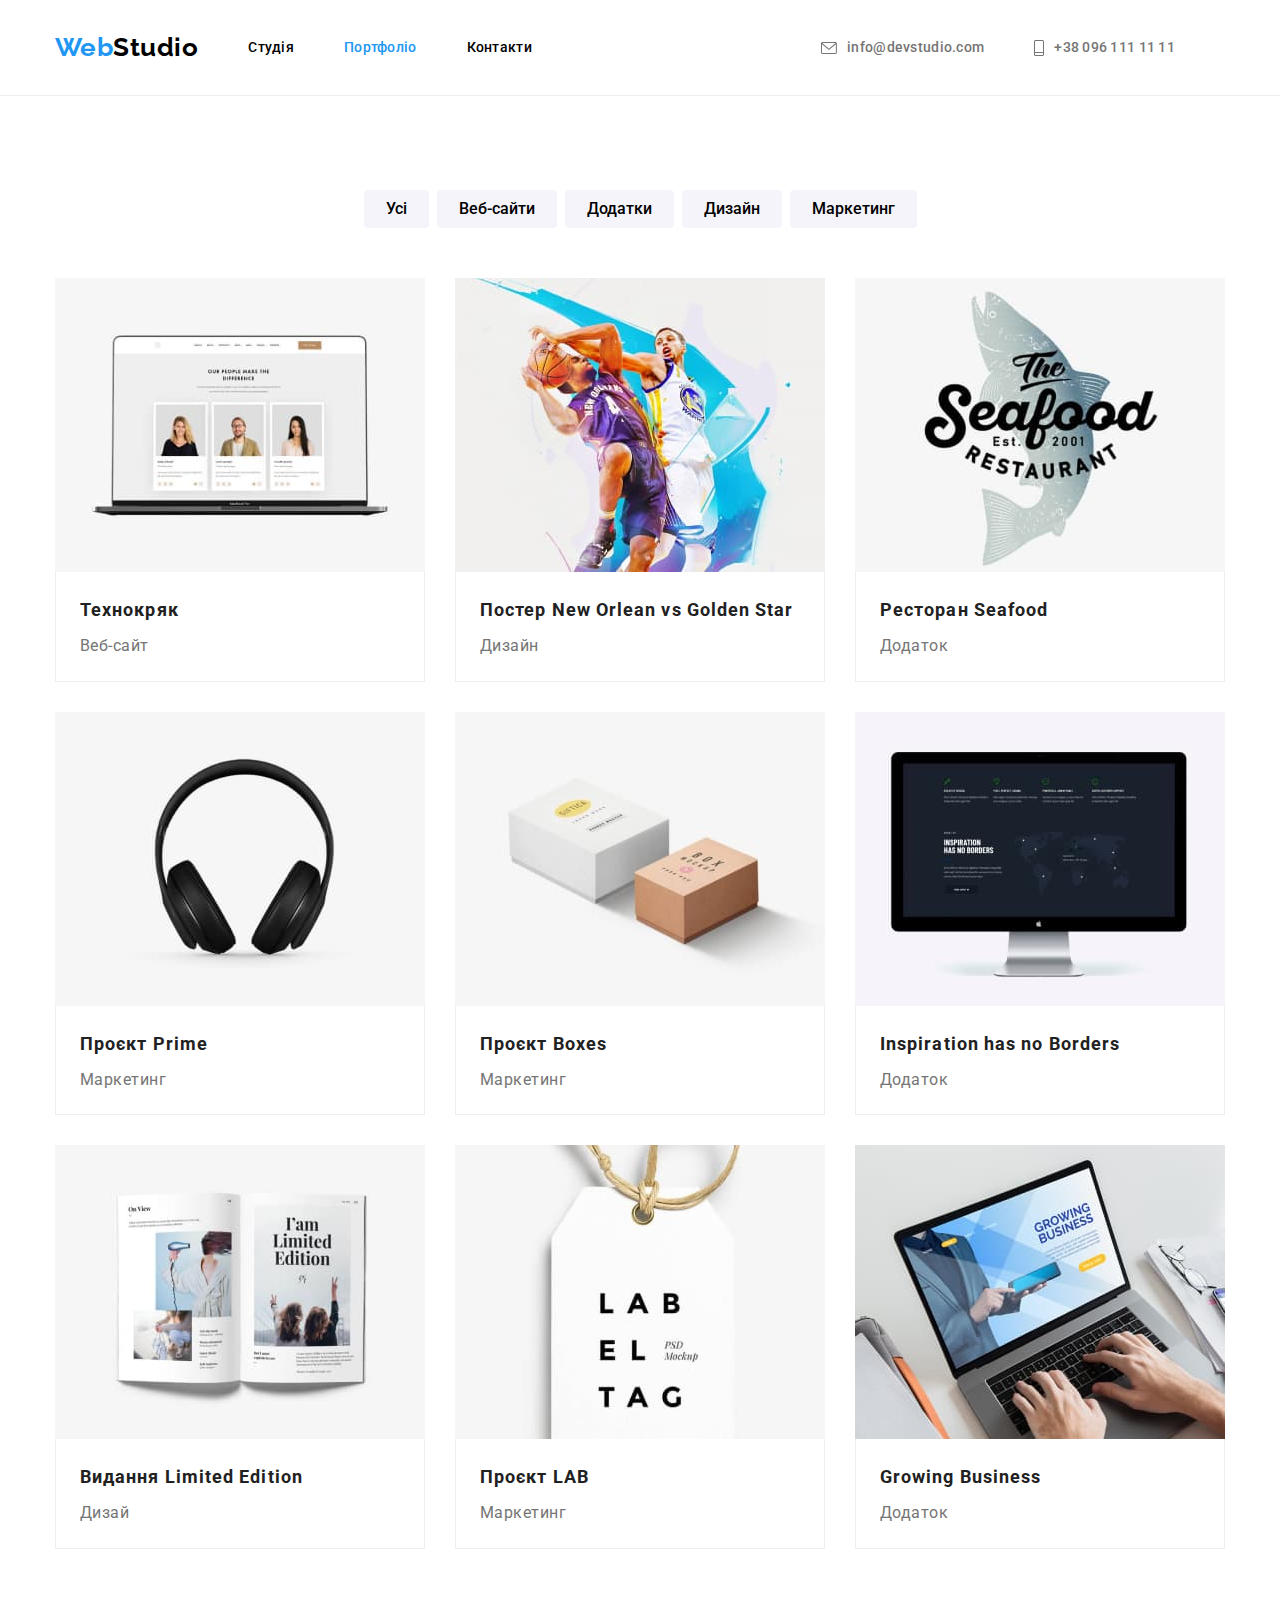
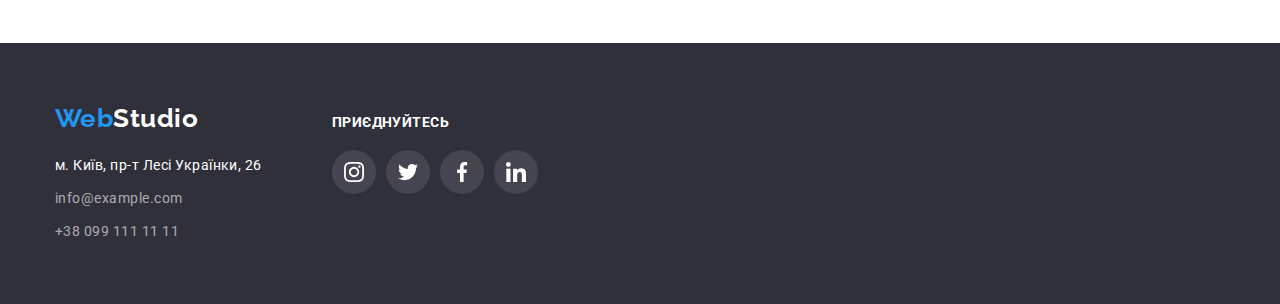
==== portfolio.html @ 2a756783 "new" ====
<!DOCTYPE html>
<html lang="uk">

<head>
    <meta charset="UTF-8">
    <meta http-equiv="X-UA-Compatible" content="IE=edge">
    <meta name="viewport" content="width=device-width, initial-scale=1.0">
    <title>Portfolio</title>
    <link rel="preconnect" href="https://fonts.googleapis.com">
    <link rel="preconnect" href="https://fonts.gstatic.com" crossorigin>
    <link
        href="https://fonts.googleapis.com/css2?family=Raleway:wght@700&family=Roboto:wght@400;500;700;900&display=swap"
        rel="stylesheet">
    <link rel="stylesheet" href="https://cdn.jsdelivr.net/npm/modern-normalize@1.1.0/modern-normalize.min.css">
    <link rel="stylesheet" href="./css/styles.css">
</head>

<body>
    <header class="page-header">
        <div class="header-box container">
            <nav class="page-navigation">
                <a class="logo link" href="/index.html"><span class="logo-item">Web</span>Studio</a>
                <ul class="menu-list list">
                    <li class="menu-item">
                        <a class="menu-link link  " href="index.html">Студія</a>
                    </li>
                    <li class="menu-item">
                        <a class="menu-link link current" href="portfolio.html">Портфоліо</a>
                    </li>
                    <li class="menu-item">
                        <a class="menu-link link" href="#contacts">Контакти</a>
                    </li>
                </ul>
            </nav>

            <ul class="list-contact list ">
                <li class="mail-link page-cont">
                    <a class="mail link focus-cont" href="mailto:info@devstudio.com">
                        <svg class="mail-icon cont-icon" width="16px" height="12px">
                            <use href="./symbol-defs.svg#icon-envelope"></use>
                        </svg>
                        info@devstudio.com
                    </a>
                </li>
                <li class="phone-link page-cont">
                    <a class="contact-phone-number link focus-cont" href="tel:+380961111111">
                        <svg class="phone-icon cont-icon" width="10" height="16">
                            <use href="./symbol-defs.svg#icon-Vector"></use>
                        </svg>
                        +38 096 111 11 11</a>
                </li>
            </ul>
        </div>
    </header>
    <main class="main-page">
        <section class="filther section">
            <div class="container">
                <h1 class="visually-hidden">Наші роботи</h1>
                <ul class="filther-btn list">
                    <li><button class="button-item" type="button">Усі</button></li>
                    <li><button class="button-item" type="button">Веб-сайти</button></li>
                    <li><button class="button-item" type="button">Додатки</button></li>
                    <li><button class="button-item" type="button">Дизайн</button></li>
                    <li><button class="button-item" type="button">Маркетинг</button></li>
                </ul>
                <ul class="project-link list">
                    <li class="project-table"><a href="" class="shadow-link">
                        <div class="shadow-cont">
                            <img class="pjoject-img" src="./images-portfolio/img-portholio-1.jpg" alt="Технокряк">
                            <div class="project-list">
                                <h2 class="project">Технокряк</h2>
                                <p class="project-type">Веб-сайт</p>
                            </div>
                        </div>

                    </a>

                    </li>
                    <li class="project-table"><a href="" class="shadow-link">
                        <div class="shadow-cont">
                            <img class="pjoject-img" src="./images-portfolio/img-portholio-2.jpg"
                            alt="Постер-New-Orlean-vs-Golden-Star">
                        <div class="project-list">
                            <h2 class="project">Постер New Orlean vs Golden Star</h2>
                            <p class="project-type">Дизайн</p>
                        </div>
                        </div>
                        
                    </a>

                    </li>
                    <li class="project-table"><a href="" class="shadow-link">
                        <div class="shadow-cont">
                            <img class="pjoject-img" src="./images-portfolio/img-portholio-3.jpg" alt="Ресторан-Морепродукти">
                            <div class="project-list">
                                <h2 class="project">Ресторан Seafood</h2>
                                <p class="project-type">Додаток</p>
                            </div>
                        </div>
                        
                    </a>

                    </li>
                    <li class="project-table"><a href="" class="shadow-link">
                        <div class="shadow-cont">
                            <img class="pjoject-img" src="./images-portfolio/img-portholio-4.jpg" alt="Проєкт-Прем'єр">
                            <div class="project-list">
                                <h2 class="project">Проєкт Prime</h2>
                                <p class="project-type">Маркетинг</p>
                            </div>
                        </div>
                        
                    </a>

                    </li>
                    <li class="project-table"><a href="" class="shadow-link">
                        <div class="shadow-cont">
                            <img class="pjoject-img" src="./images-portfolio/img-portholio-5.jpg" alt="Проєкт-Коробки">
                            <div class="project-list">
                                <h2 class="project">Проєкт Boxes</h2>
                                <p class="project-type">Маркетинг</p>
                            </div>
                        </div>
                        
                    </a>

                    </li>
                    <li class="project-table"><a href="" class="shadow-link">
                        <div class="shadow-cont">
                            <img class="pjoject-img" src="./images-portfolio/img-portholio-6.jpg"
                            alt="Натхнення-не-має-кордонів">
                        <div class="project-list">
                            <h2 class="project">Inspiration has no Borders</h2>
                            <p class="project-type">Додаток</p>
                        </div>
                        </div>
                        
                    </a>

                    </li>
                    <li class="project-table"><a href="" class="shadow-link">
                        <div class="shadow-cont">
                            <img class="pjoject-img" src="./images-portfolio/img-portholio-7.jpg"
                            alt="Видання-Обмежене-видання">
                        <div class="project-list">
                            <h2 class="project">Видання Limited Edition</h2>
                            <p class="project-type">Дизай</p>
                        </div>
                        </div>                       
                    </a>
                    </li>
                    <li class="project-table"><a href="" class="shadow-link">
                        <div class="shadow-cont">
                            <img class="pjoject-img" src="./images-portfolio/img-portholio-8.jpg" alt="Проєкт-ЛАБ">
                            <div class="project-list">
                                <h2 class="project">Проєкт LAB</h2>
                                <p class="project-type">Маркетинг</p>
                            </div>
                        </div>                        
                    </a>
                    </li>
                    <li class="project-table"><a href="" class="shadow-link">
                        <div class="shadow-cont">
                            <img class="pjoject-img" src="./images-portfolio/img-portholio-9.jpg" alt="Зростаючий-бізнес">
                            <div class="project-list">
                                <h2 class="project">Growing Business</h2>
                                <p class="project-type">Додаток</p>
                            </div>
                        </div>
                    </a>
                </ul>
            </div>
        </section>
    </main>
    <footer class="footer-page">
        <div class="container footer-container">
            <div class="footer-first-box">
                <a class="logo-two link" href="/index.html"><span class="logo-item">Web</span>Studio</a>
                <address class="adress-footer">

                    <ul class="adress-list list">
                        <li class="list-map"><a class="maps-list link" href="https://goo.gl/maps/bV2nX5t9sE71foQR8"
                                target="_blank" rel="nooper noreferrer nofollow">м. Київ, пр-т Лесі Українки, 26</a>
                        </li>
                        <li class="list-map"><a class="mail-footer link"
                                href="mailto:info@example.com">info@example.com</a>
                        </li>
                        <li><a class="contact-phone-footer link" href="tel:+380991111111">+38 099 111 11 11</a></li>
                    </ul>
                </address>
            </div>
            <div class="footer-icons">
                <p class="footer-invate">Приєднуйтесь</p>
                <ul class="team-cont">
                    <li class="list list-icon"><a href="https://www.instagram.com/" class="team-cont-icons">
                            <svg class="icon-footer" width="20" height="20">
                                <use href="./symbol-defs.svg#icon-instagram"></use>
                            </svg>
                        </a>
                    </li>
                    <li class="list list-icon"><a href="https://twitter.com" class="team-cont-icons">
                            <svg class="icon-footer" width="20" height="20">
                                <use href="./symbol-defs.svg#icon-twitter"></use>
                            </svg>
                        </a>
                    </li>
                    <li class="list list-icon"><a href="https://www.facebook.com/" class="team-cont-icons">
                            <svg class="icon-footer" width="20" height="20">
                                <use href="./symbol-defs.svg#icon-facebook"></use>
                            </svg>
                        </a>
                    </li>
                    <li class="list list-icon"><a href="https://ua.linkedin.com/" class="team-cont-icons">
                            <svg class="icon-footer" width="20" height="20">
                                <use href="./symbol-defs.svg#icon-linkedin"></use>
                            </svg>
                        </a>
                    </li>
                </ul>
            </div>
        </div>
    </footer>
</body>

</html>
---- css/styles.css ----
:root {
  --accent-color: #2196f3;
  --secondary-text-dark-color: #000000;
  --primary-text-dark-color: #212121;
  --primary-text-color-theme-light: #ffffff;
  --secondary-text-color-theme-light: #757575;
  --no-name-text-color: #2f303a;
  --primary-font: "Roboto", sans-serif;
  --secondary-text-font: "Raleway", sans-serif;
  --back-color: #f5f4fa;
  --border-color: #eee;
  --primary-icon-color: rgba(175, 177, 184, 1);
  --second-icon-color: #757575;
}
.menu-list .menu-link.current {
  color: var(--accent-color);
}
.link {
  text-decoration: none;
}

.list {
  list-style-type: none;
}

button {
  cursor: pointer;
}
h1,
h2,
h3,
h4,
p {
  margin-top: 0;
  margin-bottom: 0;
}
ul,
ol {
  margin-top: 0;
  margin-bottom: 0;
  padding-left: 0;
}
img {
  max-width: 100%;
  height: auto;
  display: block;
}
body {
  font-family: var(--primary-font), sans-serif;
  background-color: var(--primary-text-color-theme-light);
  letter-spacing: 0.03em;
}
.section {
  padding-top: 94px;
  padding-bottom: 94px;
}
/* HEADER */
.visually-hidden {
  position: absolute;
  white-space: nowrap;
  width: 1px;
  height: 1px;
  overflow: hidden;
  border: 0;
  padding: 0;
  clip: rect(0 0 0 0);
  clip-path: inset(50%);
  margin: -1px;
}
.container {
  margin-left: auto;
  margin-right: auto;
  width: 1200px;
  padding-left: 15px;
  padding-right: 15px;
}
.logo {
  font-family: var(--secondary-text-font);
  font-weight: 700;
  font-size: 26px;
  line-height: 1.2;

  color: var(--black-color);
}
.logo-item {
  font-family: var(--secondary-text-font);
  font-weight: 700;
  font-size: 26px;
  line-height: 1.2;
  color: var(--accent-color);
}
.page-navigation {
  display: flex;
  align-items: center;
}
.page-header {
  border-bottom: 1px solid var(--border-color);
  padding-top: 32px;
  padding-bottom: 32px;
}

.header-box {
  display: flex;
  justify-content: space-between;
}
.menu-list,
.list-contact {
  display: flex;
}
.menu-item:not(:last-child),
.logo {
  margin-right: 50px;
}
.page-cont {
  margin-right: 50px;
}
.page-cont{
  display: flex;
  justify-content: center;
}
.menu-link {
  font-weight: 500;
  font-size: 14px;
  line-height: 1.14;
  letter-spacing: 0.02em;
  color: var(--grey-color);
}
.menu-link:hover,
.menu-link:focus {
  color: var(--accent-color);
}
.mail {
  font-weight: 500;
  font-size: 14px;
  line-height: 1.14;
  letter-spacing: 0.02em;
  color: var(--secondary-text-color-theme-light);
  display: flex;
  align-items: center;
}
.mail:hover,
.mail:focus {
  color: var(--accent-color);
}
.contact-phone-number {
  font-weight: 500;
  font-size: 14px;
  line-height: 1.14;
  letter-spacing: 0.02em;
  color: var(--secondary-text-color-theme-light);
  display: flex;
  align-items: center;
}
.contact-phone-number:hover,
.contact-phone-number:focus {
  color: var(--accent-color);
}
.mail-icon,
.phone-icon {
  margin-right: 10px;
}
.focus-cont:hover .cont-icon,
.focus-cont:focus .cont-icon {
  fill: var(--accent-color);
}
.mail-icon,
.phone-icon {
  fill: var(--second-icon-color);
}
/* MAIN */
.first-section {
  background: rgba(47, 48, 58, 0.4);
  background-color: var(--no-name-text-color);
  background-repeat: no-repeat;
  background-size: cover;
  background-image: linear-gradient(
      rgba(47, 48, 58, 0.4),
      rgba(47, 48, 58, 0.4)
    ),
    url(../sekt.jpg);
  background-size: 1600px;
  background-position: center;
}
.name-page {
  font-weight: 900;
  font-size: 44px;
  line-height: 1.36;
  text-align: center;
  letter-spacing: 0.06em;
  text-transform: uppercase;
  color: var(--primary-text-color-theme-light);
  margin-bottom: 40px;
}
.modal-open-btn {
  width: 216px;
  height: 50px;
  background-color: #2196f3;
  font-weight: 700;
  font-size: 16px;
  line-height: 1.8;
  letter-spacing: 0.06em;
  color: var(--primary-text-color-theme-light);
  border: none;
  border-radius: 4px;
  display: flex;
  align-items: center;
  justify-content: center;
}
.modal-open-btn:active {
  background-color: #188ce8;
}
.first-container {
  display: flex;
  flex-wrap: wrap;
  width: 700px;
  justify-content: center;
  padding-top: 200px;
  padding-bottom: 200px;
}

.modal-open-btn:hover,
.modal-open-btn:focus {
  background-color: #188ce8;
}
/* soft=skills */
.list-skils {
  display: flex;
  gap: 30px;
}
.skills-list {
  flex-basis: calc((100% - 90px) / 4);
}
.soft-skills-item {
  font-weight: 700;
  font-size: 14px;
  line-height: 1.14;
  text-transform: uppercase;
  color: var(--grey-color);
  margin-bottom: 10px;
}
.soft-skills-link {
  font-size: 14px;
  line-height: 1.71;
  color: var(--secondary-text-color-theme-light);
}
.soft-box {
  display: flex;
  justify-content: center;
  border-radius: 4px;
  background-color: var(--back-color);
  margin-bottom: 30px;
  width: 270px;
  height: 120px;
  align-items: center;
}
.job {
  font-weight: 700;
  font-size: 36px;
  line-height: 1.16;
  text-align: center;
  color: var(--grey-color);
  margin-bottom: 50px;
}

.page-job {
  padding-top: 0;
}
.job-page {
  display: flex;
  gap: 30px;
}
.image-work {
  width: 370px;
  height: 294px;
}
.my-team {
  margin-bottom: 50px;
}
.list-team {
  display: flex;
  gap: 30px;
}
.my-team {
  font-weight: 700;
  font-size: 36px;
  line-height: 1.16;
  text-align: center;
  color: var(--grey-color);
}
.image-team {
  width: 270px;
  height: 260px;
}
.team-info {
  padding-top: 30px;
  padding-bottom: 30px;
}
.name {
  font-weight: 500;
  font-size: 16px;
  line-height: 1.18;
  margin-bottom: 10px;
  text-align: center;

  color: var(--grey-color);
}
.job-title {
  font-weight: 400;
  font-size: 16px;
  line-height: 1.18;
  text-align: center;
  color: var(--secondary-text-color-theme-light);
  margin-bottom: 16px;
}
.team-box {
  background-color: var(--primary-text-color-theme-light);
  box-shadow: 0px 1px 3px rgba(0, 0, 0, 0.12), 0px 1px 1px rgba(0, 0, 0, 0.14),
    0px 2px 1px rgba(0, 0, 0, 0.2);
  border-radius: 0px 0px 4px 4px;
}
.team {
  background-color: var(--back-color);
}
.team-cont {
  display: flex;
  justify-content: center;
  column-gap: 10px;
}

.icon-job:hover {
  fill: var(--accent-color);
}
/* .icon-job{
  fill: var(--primary-icon-color);
} */
.team-cont-icon {
  display: flex;
  justify-content: center;
  align-items: center;
  width: 44px;
  height: 44px;
  border-radius: 50%;
  background-color: var(--primary-text-color-theme-light);
  fill: var(--primary-icon-color);
}
.team-cont-icon:hover,
.team-cont-icon:focus {
  fill: var(--primary-text-color-theme-light);
  background-color: var(--accent-color);
}
.team-cont-icon:hover .icon-job,
.team-cont-icon:focus .icon-job {
  fill: var(--primary-text-color-theme-light);
}
.clients {
  display: flex;
  justify-content: center;
  margin-bottom: 50px;
  font-family: var(--primary-font);
  font-weight: 700;
  font-size: 36px;
  line-height: 42px;
  text-align: center;
  color: var(--primary-text-dark-color);
}
.clients-item {
  display: flex;
  gap: 30px;
}
/* .client-list{
  border: 1px solid var(--border-color);
  border-radius: 4px;
  padding: 16px 32px;
  margin-left: 30px;
} */
.client-box-icon {
  width: 170px;
  height: 92px;
}
.client-comp {
  width: 100%;
  height: 100%;
  display: flex;
  justify-content: center;
  align-items: center;
  border: 1px solid var(--border-color);
  border-radius: 4px;
}
.client-comp:hover .client-icon,
.client-comp:focus .client-icon {
  fill: var(--accent-color);
}
.client-comp:hover,
.client-comp:focus {
  border-color: var(--accent-color);
}
.client-icon {
  fill: var(--primary-icon-color);
}
/* footer */
.footer-page {
  background: var(--no-name-text-color);
  display: flex;
  padding-top: 60px;
  padding-bottom: 60px;
}
.footer-first-box{
  margin-right: 70px;
}
.logo-two {
  font-family: var(--secondary-text-font);
  font-weight: 700;
  font-size: 26px;
  line-height: 1.19;
  color: var(--primary-text-color-theme-light);
  margin-top: 60px;
  font-style: normal;
}
.adress-footer {
  margin-top: 20px;

}
.maps-list {
  font-style: normal;
  font-weight: 400;
  font-size: 14px;
  line-height: 1.71;
  color: var(--primary-text-color-theme-light);
}
.mail-footer,
.contact-phone-footer {
  font-style: normal;
  font-weight: 400;
  font-size: 14px;
  line-height: 1.71;
  color: rgba(255, 255, 255, 0.6);
}
.list-map {
  margin-bottom: 9px;
}
.contact-phone-footer {
  margin-bottom: 60px;
}
.contact-phone-footer:focus,
.contact-phone-footer:hover,
.mail-footer:hover,
.mail-footer:focus .maps-text:hover,
.maps-text:focus {
  color: var(--accent-color);
}
.footer-invate {
  font-family: var(--primary-font);
  font-weight: 700;
  font-size: 14px;
  line-height: 16px;
  font-style: normal;
  letter-spacing: 0.03em;
  text-transform: uppercase;
  color: var(--primary-text-color-theme-light);
  margin-bottom: 20px;
}
.team-cont-icons {
  display: flex;
  justify-content: center;
  align-items: center;
  width: 44px;
  height: 44px;
  border-radius: 50%;
  background-color: rgba(255, 255, 255, 0.1);
}
.icon-footer {
  fill: var(--primary-text-color-theme-light);
}
.team-cont-icons:hover,
.team-cont-icons:focus {
  background-color: var(--accent-color);
}
.footer-container {
  display: flex;
  align-items: baseline;
}
/* Portfolio */
.filther-btn {
  display: flex;
  gap: 8px;
  justify-content: center;
  margin-bottom: 50px;
}
.button-item {
  background: var(--back-color);
  padding: 6px 22px;
  font-weight: 500;
  font-size: 16px;
  line-height: 1.6;
  text-align: center;
  border-radius: 4px;
  border: none;
  color: var(--grey-color);
}

.button-item:hover,
.button-item:focus {
  color: var(--primary-text-color-theme-light);
  background-color: var(--accent-color);
  box-shadow: 0px 3px 1px rgba(0, 0, 0, 0.1), 0px 1px 2px rgba(0, 0, 0, 0.08),
    0px 2px 2px rgba(0, 0, 0, 0.12);
}
/* Project */
.project-link {
  display: flex;
  flex-wrap: wrap;
  gap: 30px;
}
.project-list {
  border-left: 1px solid var(--border-color);
  border-right: 1px solid var(--border-color);
  border-bottom: 1px solid var(--border-color);
  padding: 20px 24px;
}
.project {
  margin-bottom: 4px;
}

.project-img {
  width: 370px;
  height: 294px;
}

.project-type {
  font-weight: 400;
  font-size: 16px;
  line-height: 1.8;

  color: var(--secondary-text-color-theme-light);
}
.shadow-link {
  text-decoration: none;
}
.shadow-link:hover .shadow-cont,
.shadow-link:focus .shadow-cont {
  box-shadow: 0px 1px 1px rgba(0, 0, 0, 0.12), 0px 4px 4px rgba(0, 0, 0, 0.06),
    1px 4px 6px rgba(0, 0, 0, 0.16);
}
.project {
  font-weight: 700;
  font-size: 18px;
  line-height: 2;
  letter-spacing: 0.06em;
  color: var(--primary-text-dark-color);
}
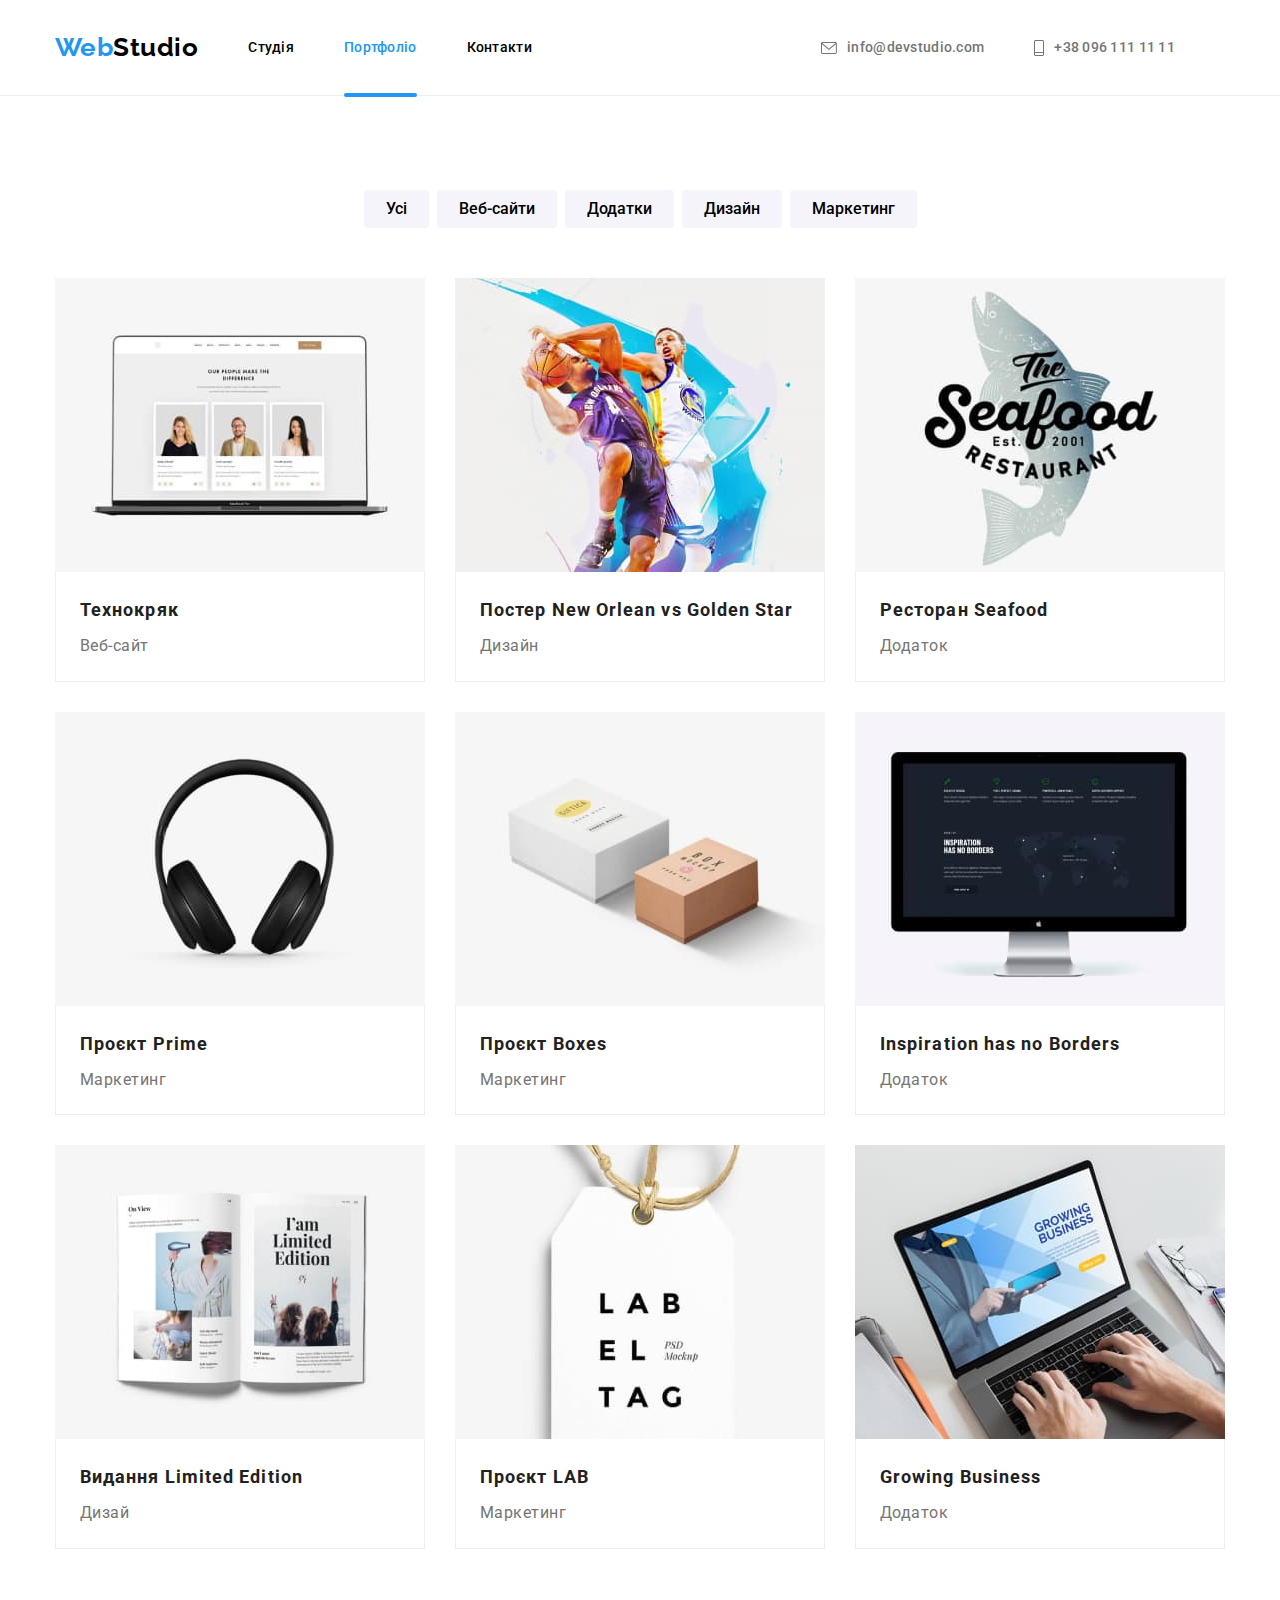
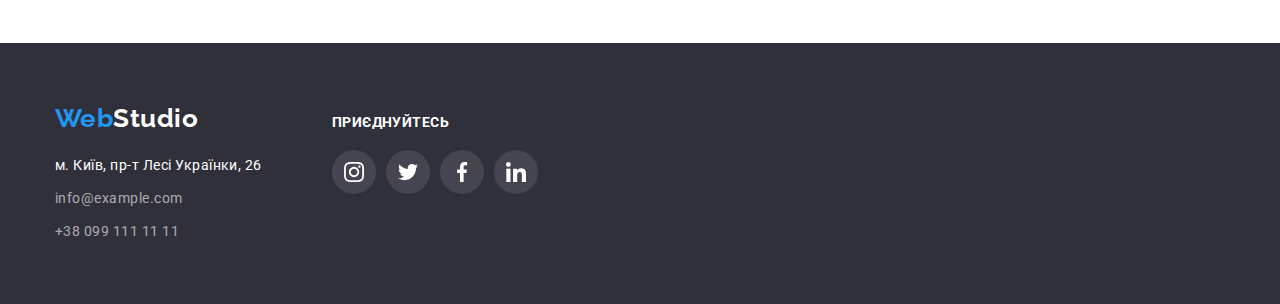
==== commit 2665d737: "final_upd" ====
--- a/portfolio.html
+++ b/portfolio.html
@@ -25,7 +25,7 @@
                         <a class="menu-link link  " href="index.html">Студія</a>
                     </li>
                     <li class="menu-item">
-                        <a class="menu-link link current" href="portfolio.html">Портфоліо</a>
+                        <a class="menu-link link current" href="portfolio.html"><span class="accent">Портфоліо</span></a>
                     </li>
                     <li class="menu-item">
                         <a class="menu-link link" href="#contacts">Контакти</a>
@@ -65,109 +65,118 @@
                 </ul>
                 <ul class="project-link list">
                     <li class="project-table"><a href="" class="shadow-link">
-                        <div class="shadow-cont">
-                            <img class="pjoject-img" src="./images-portfolio/img-portholio-1.jpg" alt="Технокряк">
-                            <div class="project-list">
-                                <h2 class="project">Технокряк</h2>
-                                <p class="project-type">Веб-сайт</p>
-                            </div>
-                        </div>
-
-                    </a>
-
-                    </li>
-                    <li class="project-table"><a href="" class="shadow-link">
-                        <div class="shadow-cont">
-                            <img class="pjoject-img" src="./images-portfolio/img-portholio-2.jpg"
-                            alt="Постер-New-Orlean-vs-Golden-Star">
-                        <div class="project-list">
-                            <h2 class="project">Постер New Orlean vs Golden Star</h2>
-                            <p class="project-type">Дизайн</p>
-                        </div>
-                        </div>
-                        
-                    </a>
-
-                    </li>
-                    <li class="project-table"><a href="" class="shadow-link">
-                        <div class="shadow-cont">
-                            <img class="pjoject-img" src="./images-portfolio/img-portholio-3.jpg" alt="Ресторан-Морепродукти">
-                            <div class="project-list">
-                                <h2 class="project">Ресторан Seafood</h2>
-                                <p class="project-type">Додаток</p>
-                            </div>
-                        </div>
-                        
-                    </a>
-
-                    </li>
-                    <li class="project-table"><a href="" class="shadow-link">
-                        <div class="shadow-cont">
-                            <img class="pjoject-img" src="./images-portfolio/img-portholio-4.jpg" alt="Проєкт-Прем'єр">
-                            <div class="project-list">
-                                <h2 class="project">Проєкт Prime</h2>
-                                <p class="project-type">Маркетинг</p>
-                            </div>
-                        </div>
-                        
-                    </a>
-
-                    </li>
-                    <li class="project-table"><a href="" class="shadow-link">
-                        <div class="shadow-cont">
-                            <img class="pjoject-img" src="./images-portfolio/img-portholio-5.jpg" alt="Проєкт-Коробки">
-                            <div class="project-list">
-                                <h2 class="project">Проєкт Boxes</h2>
-                                <p class="project-type">Маркетинг</p>
-                            </div>
-                        </div>
-                        
-                    </a>
-
-                    </li>
-                    <li class="project-table"><a href="" class="shadow-link">
-                        <div class="shadow-cont">
-                            <img class="pjoject-img" src="./images-portfolio/img-portholio-6.jpg"
-                            alt="Натхнення-не-має-кордонів">
-                        <div class="project-list">
-                            <h2 class="project">Inspiration has no Borders</h2>
-                            <p class="project-type">Додаток</p>
-                        </div>
-                        </div>
-                        
-                    </a>
-
-                    </li>
-                    <li class="project-table"><a href="" class="shadow-link">
-                        <div class="shadow-cont">
-                            <img class="pjoject-img" src="./images-portfolio/img-portholio-7.jpg"
-                            alt="Видання-Обмежене-видання">
-                        <div class="project-list">
-                            <h2 class="project">Видання Limited Edition</h2>
-                            <p class="project-type">Дизай</p>
-                        </div>
-                        </div>                       
-                    </a>
-                    </li>
-                    <li class="project-table"><a href="" class="shadow-link">
-                        <div class="shadow-cont">
-                            <img class="pjoject-img" src="./images-portfolio/img-portholio-8.jpg" alt="Проєкт-ЛАБ">
-                            <div class="project-list">
-                                <h2 class="project">Проєкт LAB</h2>
-                                <p class="project-type">Маркетинг</p>
-                            </div>
-                        </div>                        
-                    </a>
-                    </li>
-                    <li class="project-table"><a href="" class="shadow-link">
-                        <div class="shadow-cont">
-                            <img class="pjoject-img" src="./images-portfolio/img-portholio-9.jpg" alt="Зростаючий-бізнес">
-                            <div class="project-list">
-                                <h2 class="project">Growing Business</h2>
-                                <p class="project-type">Додаток</p>
-                            </div>
-                        </div>
-                    </a>
+                            <div class="shadow-cont">
+                                <div class="swipe-text">
+                                    <img class="pjoject-img" src="./images-portfolio/img-portholio-1.jpg" alt="Технокряк">
+                                    <p class="overlay">Ресурс пропонує комплексні пропозиції з різним рівнем функціоналу та
+                                        сервісів. Все це дозволить відвідувачу отримати вичерпні відомості про компанію чи
+                                        приватну особу.</p>
+                                </div>
+                                <div class="project-list">
+                                    <h2 class="project">Технокряк</h2>
+                                    <p class="project-type">Веб-сайт</p>
+                                </div>
+                            </div>
+
+                        </a>
+
+                    </li>
+                    <li class="project-table"><a href="" class="shadow-link">
+                            <div class="shadow-cont">
+                                <img class="pjoject-img" src="./images-portfolio/img-portholio-2.jpg"
+                                    alt="Постер-New-Orlean-vs-Golden-Star">
+                                <div class="project-list">
+                                    <h2 class="project">Постер New Orlean vs Golden Star</h2>
+                                    <p class="project-type">Дизайн</p>
+                                </div>
+                            </div>
+
+                        </a>
+
+                    </li>
+                    <li class="project-table"><a href="" class="shadow-link">
+                            <div class="shadow-cont">
+                                <img class="pjoject-img" src="./images-portfolio/img-portholio-3.jpg"
+                                    alt="Ресторан-Морепродукти">
+                                <div class="project-list">
+                                    <h2 class="project">Ресторан Seafood</h2>
+                                    <p class="project-type">Додаток</p>
+                                </div>
+                            </div>
+
+                        </a>
+
+                    </li>
+                    <li class="project-table"><a href="" class="shadow-link">
+                            <div class="shadow-cont">
+                                <img class="pjoject-img" src="./images-portfolio/img-portholio-4.jpg"
+                                    alt="Проєкт-Прем'єр">
+                                <div class="project-list">
+                                    <h2 class="project">Проєкт Prime</h2>
+                                    <p class="project-type">Маркетинг</p>
+                                </div>
+                            </div>
+
+                        </a>
+
+                    </li>
+                    <li class="project-table"><a href="" class="shadow-link">
+                            <div class="shadow-cont">
+                                <img class="pjoject-img" src="./images-portfolio/img-portholio-5.jpg"
+                                    alt="Проєкт-Коробки">
+                                <div class="project-list">
+                                    <h2 class="project">Проєкт Boxes</h2>
+                                    <p class="project-type">Маркетинг</p>
+                                </div>
+                            </div>
+
+                        </a>
+
+                    </li>
+                    <li class="project-table"><a href="" class="shadow-link">
+                            <div class="shadow-cont">
+                                <img class="pjoject-img" src="./images-portfolio/img-portholio-6.jpg"
+                                    alt="Натхнення-не-має-кордонів">
+                                <div class="project-list">
+                                    <h2 class="project">Inspiration has no Borders</h2>
+                                    <p class="project-type">Додаток</p>
+                                </div>
+                            </div>
+
+                        </a>
+
+                    </li>
+                    <li class="project-table"><a href="" class="shadow-link">
+                            <div class="shadow-cont">
+                                <img class="pjoject-img" src="./images-portfolio/img-portholio-7.jpg"
+                                    alt="Видання-Обмежене-видання">
+                                <div class="project-list">
+                                    <h2 class="project">Видання Limited Edition</h2>
+                                    <p class="project-type">Дизай</p>
+                                </div>
+                            </div>
+                        </a>
+                    </li>
+                    <li class="project-table"><a href="" class="shadow-link">
+                            <div class="shadow-cont">
+                                <img class="pjoject-img" src="./images-portfolio/img-portholio-8.jpg" alt="Проєкт-ЛАБ">
+                                <div class="project-list">
+                                    <h2 class="project">Проєкт LAB</h2>
+                                    <p class="project-type">Маркетинг</p>
+                                </div>
+                            </div>
+                        </a>
+                    </li>
+                    <li class="project-table"><a href="" class="shadow-link">
+                            <div class="shadow-cont">
+                                <img class="pjoject-img" src="./images-portfolio/img-portholio-9.jpg"
+                                    alt="Зростаючий-бізнес">
+                                <div class="project-list">
+                                    <h2 class="project">Growing Business</h2>
+                                    <p class="project-type">Додаток</p>
+                                </div>
+                            </div>
+                        </a>
                 </ul>
             </div>
         </section>
--- a/css/styles.css
+++ b/css/styles.css
@@ -11,6 +11,7 @@
   --border-color: #eee;
   --primary-icon-color: rgba(175, 177, 184, 1);
   --second-icon-color: #757575;
+  --time-activate: 250ms;
 }
 .menu-list .menu-link.current {
   color: var(--accent-color);
@@ -114,7 +115,7 @@
 .page-cont {
   margin-right: 50px;
 }
-.page-cont{
+.page-cont {
   display: flex;
   justify-content: center;
 }
@@ -124,11 +125,28 @@
   line-height: 1.14;
   letter-spacing: 0.02em;
   color: var(--grey-color);
+  transition-duration: var(--time-activate);
+  position: relative;
 }
 .menu-link:hover,
 .menu-link:focus {
   color: var(--accent-color);
 }
+.accent{
+  color: var(--accent-color);
+}
+.menu-link .accent::after {
+  position: absolute;
+  left: 0;
+  bottom: 0;
+  top: 54px;
+  content: "";
+  display: block;
+  width: 100%;
+  height: 4px;
+  background-color: var(--accent-color);
+  border-radius: 2px;
+}
 .mail {
   font-weight: 500;
   font-size: 14px;
@@ -137,6 +155,7 @@
   color: var(--secondary-text-color-theme-light);
   display: flex;
   align-items: center;
+  transition-duration: var(--time-activate);
 }
 .mail:hover,
 .mail:focus {
@@ -150,6 +169,7 @@
   color: var(--secondary-text-color-theme-light);
   display: flex;
   align-items: center;
+  transition-duration: var(--time-activate);
 }
 .contact-phone-number:hover,
 .contact-phone-number:focus {
@@ -166,6 +186,7 @@
 .mail-icon,
 .phone-icon {
   fill: var(--second-icon-color);
+  transition-duration: var(--time-activate);
 }
 /* MAIN */
 .first-section {
@@ -205,6 +226,7 @@
   display: flex;
   align-items: center;
   justify-content: center;
+  transition-duration: var(--time-activate);
 }
 .modal-open-btn:active {
   background-color: #188ce8;
@@ -273,6 +295,28 @@
   width: 370px;
   height: 294px;
 }
+.work-text-box{
+position: relative;
+overflow: hidden;
+}
+.work-link-text{
+  display: flex;
+  align-items: center;
+  justify-content: center;
+  position: absolute;
+  overflow: hidden;
+  background: rgba(47, 48, 58, 0.8);
+  color: var(--primary-text-color-theme-light);
+  width: 100%;
+  height: 70px;
+  top: 224px;
+  left: 0;
+  font-family:var(--primary-font);
+  font-weight: 700;
+  font-size: 14px;
+  line-height: 1.14;
+  text-transform: uppercase;
+  }
 .my-team {
   margin-bottom: 50px;
 }
@@ -330,9 +374,7 @@
 .icon-job:hover {
   fill: var(--accent-color);
 }
-/* .icon-job{
-  fill: var(--primary-icon-color);
-} */
+
 .team-cont-icon {
   display: flex;
   justify-content: center;
@@ -342,6 +384,7 @@
   border-radius: 50%;
   background-color: var(--primary-text-color-theme-light);
   fill: var(--primary-icon-color);
+  transition-duration: var(--time-activate);
 }
 .team-cont-icon:hover,
 .team-cont-icon:focus {
@@ -367,12 +410,7 @@
   display: flex;
   gap: 30px;
 }
-/* .client-list{
-  border: 1px solid var(--border-color);
-  border-radius: 4px;
-  padding: 16px 32px;
-  margin-left: 30px;
-} */
+
 .client-box-icon {
   width: 170px;
   height: 92px;
@@ -385,6 +423,7 @@
   align-items: center;
   border: 1px solid var(--border-color);
   border-radius: 4px;
+  transition-duration: var(--time-activate);
 }
 .client-comp:hover .client-icon,
 .client-comp:focus .client-icon {
@@ -396,6 +435,7 @@
 }
 .client-icon {
   fill: var(--primary-icon-color);
+  transition-duration: var(--time-activate);
 }
 /* footer */
 .footer-page {
@@ -404,7 +444,7 @@
   padding-top: 60px;
   padding-bottom: 60px;
 }
-.footer-first-box{
+.footer-first-box {
   margin-right: 70px;
 }
 .logo-two {
@@ -418,7 +458,6 @@
 }
 .adress-footer {
   margin-top: 20px;
-
 }
 .maps-list {
   font-style: normal;
@@ -434,6 +473,7 @@
   font-size: 14px;
   line-height: 1.71;
   color: rgba(255, 255, 255, 0.6);
+  transition-duration: var(--time-activate);
 }
 .list-map {
   margin-bottom: 9px;
@@ -467,6 +507,7 @@
   height: 44px;
   border-radius: 50%;
   background-color: rgba(255, 255, 255, 0.1);
+  transition-duration: var(--time-activate);
 }
 .icon-footer {
   fill: var(--primary-text-color-theme-light);
@@ -496,6 +537,7 @@
   border-radius: 4px;
   border: none;
   color: var(--grey-color);
+  transition-duration: var(--time-activate);
 }
 
 .button-item:hover,
@@ -548,3 +590,75 @@
   letter-spacing: 0.06em;
   color: var(--primary-text-dark-color);
 }
+.swipe-text {
+  transition-duration: var(--time-activate);
+  position: relative;
+  overflow: hidden;
+}
+.overlay {
+  position: absolute;
+  overflow: auto;
+  background: rgba(33, 150, 243, 0.9);
+  color: var(--primary-text-color-theme-light);
+  top: 0;
+  left: 0;
+  width: 100%;
+  height: 100%;
+  padding: 63px 24px;
+  line-height: 1.2;
+  transform: translateY(100%);
+  transition: var(--time-activate) linear;
+  font-family: var(--primary-font);
+  font-weight: 400;
+  font-size: 18px;
+  line-height: 1.55;
+}
+.shadow-link:hover .overlay,
+.shadow-link:focus .overlay {
+  transform: translateY(0%);
+}
+
+/* modal-window */
+.backdrop {
+  position: fixed;
+  top: 0;
+  left: 0;
+  z-index: 100;
+  width: 100%;
+  height: 100%;
+  background-color: rgba(47, 48, 58, 0.4);
+
+  opacity: 1;
+  visibility: visible;
+  pointer-events: auto;
+  transition: opacity var(--time-activate) ease,
+    visibility var(--time-activate) ease;
+}
+.backdrop.is-hidden {
+  opacity: 0;
+  visibility: hidden;
+  pointer-events: none;
+}
+.modal{
+  position: absolute;
+  height: 528px;
+  width: 581px;
+  background-color: var(--primary-text-color-theme-light);
+  top: 50%;
+  left: 50%;
+  transform: translate(-50%, -50%);
+}
+.modal-close-btn{
+  position: absolute;
+  top: 8px;
+  right: 8px;
+  display: flex;
+  justify-content: center;
+  align-items: center;
+  border: 1px solid rgba(0, 0, 0, 0.1);
+  border-radius: 50%;
+  width: 30px;
+  height: 30px;
+  background-color: transparent;
+  padding: 0;
+}
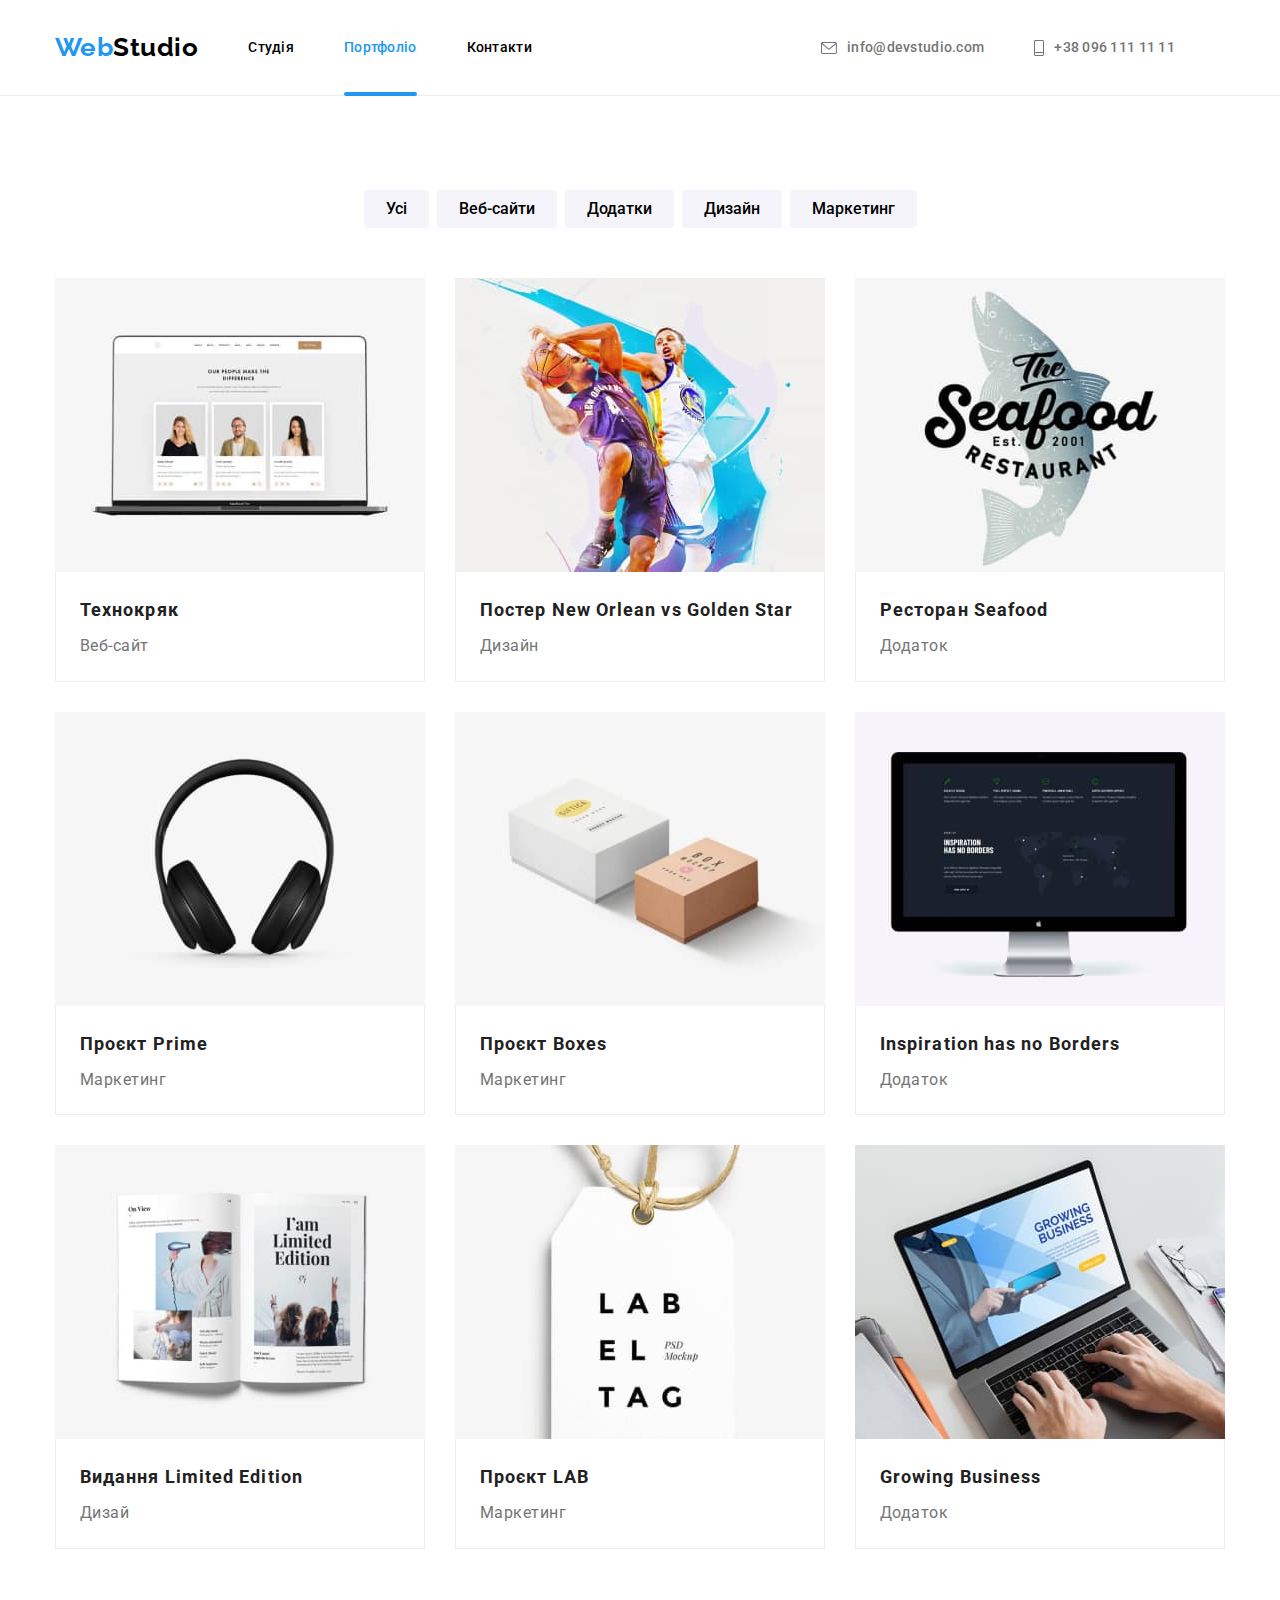
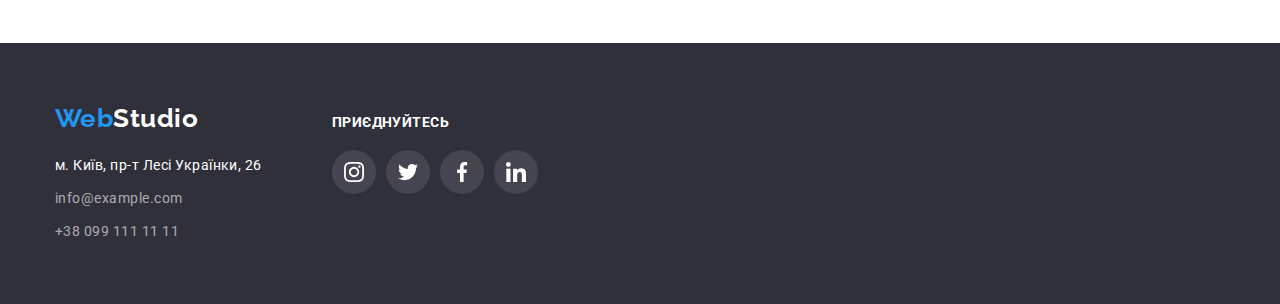
==== commit 9e8450d5: "upd.2" ====
--- a/portfolio.html
+++ b/portfolio.html
@@ -1,234 +1,295 @@
 <!DOCTYPE html>
 <html lang="uk">
+  <head>
+    <meta charset="UTF-8" />
+    <meta http-equiv="X-UA-Compatible" content="IE=edge" />
+    <meta name="viewport" content="width=device-width, initial-scale=1.0" />
+    <title>Portfolio</title>
+    <link rel="preconnect" href="https://fonts.googleapis.com" />
+    <link rel="preconnect" href="https://fonts.gstatic.com" crossorigin />
+    <link
+      href="https://fonts.googleapis.com/css2?family=Raleway:wght@700&family=Roboto:wght@400;500;700;900&display=swap"
+      rel="stylesheet"
+    />
+    <link
+      rel="stylesheet"
+      href="https://cdn.jsdelivr.net/npm/modern-normalize@1.1.0/modern-normalize.min.css"
+    />
+    <link rel="stylesheet" href="./css/styles.css" />
+  </head>
 
-<head>
-    <meta charset="UTF-8">
-    <meta http-equiv="X-UA-Compatible" content="IE=edge">
-    <meta name="viewport" content="width=device-width, initial-scale=1.0">
-    <title>Portfolio</title>
-    <link rel="preconnect" href="https://fonts.googleapis.com">
-    <link rel="preconnect" href="https://fonts.gstatic.com" crossorigin>
-    <link
-        href="https://fonts.googleapis.com/css2?family=Raleway:wght@700&family=Roboto:wght@400;500;700;900&display=swap"
-        rel="stylesheet">
-    <link rel="stylesheet" href="https://cdn.jsdelivr.net/npm/modern-normalize@1.1.0/modern-normalize.min.css">
-    <link rel="stylesheet" href="./css/styles.css">
-</head>
+  <body>
+    <header class="page-header">
+      <div class="header-box container">
+        <nav class="page-navigation">
+          <a class="logo link" href="/index.html"
+            ><span class="logo-item">Web</span>Studio</a
+          >
+          <ul class="menu-list list">
+            <li class="menu-item">
+              <a class="menu-link link" href="index.html">Студія</a>
+            </li>
+            <li class="menu-item">
+              <a class="menu-link link current" href="portfolio.html"
+                ><span class="accent">Портфоліо</span></a
+              >
+            </li>
+            <li class="menu-item">
+              <a class="menu-link link" href="#contacts">Контакти</a>
+            </li>
+          </ul>
+        </nav>
 
-<body>
-    <header class="page-header">
-        <div class="header-box container">
-            <nav class="page-navigation">
-                <a class="logo link" href="/index.html"><span class="logo-item">Web</span>Studio</a>
-                <ul class="menu-list list">
-                    <li class="menu-item">
-                        <a class="menu-link link  " href="index.html">Студія</a>
-                    </li>
-                    <li class="menu-item">
-                        <a class="menu-link link current" href="portfolio.html"><span class="accent">Портфоліо</span></a>
-                    </li>
-                    <li class="menu-item">
-                        <a class="menu-link link" href="#contacts">Контакти</a>
-                    </li>
-                </ul>
-            </nav>
-
-            <ul class="list-contact list ">
-                <li class="mail-link page-cont">
-                    <a class="mail link focus-cont" href="mailto:info@devstudio.com">
-                        <svg class="mail-icon cont-icon" width="16px" height="12px">
-                            <use href="./symbol-defs.svg#icon-envelope"></use>
-                        </svg>
-                        info@devstudio.com
-                    </a>
-                </li>
-                <li class="phone-link page-cont">
-                    <a class="contact-phone-number link focus-cont" href="tel:+380961111111">
-                        <svg class="phone-icon cont-icon" width="10" height="16">
-                            <use href="./symbol-defs.svg#icon-Vector"></use>
-                        </svg>
-                        +38 096 111 11 11</a>
-                </li>
-            </ul>
-        </div>
+        <ul class="list-contact list">
+          <li class="mail-link page-cont">
+            <a class="mail link focus-cont" href="mailto:info@devstudio.com">
+              <svg class="mail-icon cont-icon" width="16px" height="12px">
+                <use href="./symbol-defs.svg#icon-envelope"></use>
+              </svg>
+              info@devstudio.com
+            </a>
+          </li>
+          <li class="phone-link page-cont">
+            <a
+              class="contact-phone-number link focus-cont"
+              href="tel:+380961111111"
+            >
+              <svg class="phone-icon cont-icon" width="10" height="16">
+                <use href="./symbol-defs.svg#icon-Vector"></use>
+              </svg>
+              +38 096 111 11 11</a
+            >
+          </li>
+        </ul>
+      </div>
     </header>
     <main class="main-page">
-        <section class="filther section">
-            <div class="container">
-                <h1 class="visually-hidden">Наші роботи</h1>
-                <ul class="filther-btn list">
-                    <li><button class="button-item" type="button">Усі</button></li>
-                    <li><button class="button-item" type="button">Веб-сайти</button></li>
-                    <li><button class="button-item" type="button">Додатки</button></li>
-                    <li><button class="button-item" type="button">Дизайн</button></li>
-                    <li><button class="button-item" type="button">Маркетинг</button></li>
-                </ul>
-                <ul class="project-link list">
-                    <li class="project-table"><a href="" class="shadow-link">
-                            <div class="shadow-cont">
-                                <div class="swipe-text">
-                                    <img class="pjoject-img" src="./images-portfolio/img-portholio-1.jpg" alt="Технокряк">
-                                    <p class="overlay">Ресурс пропонує комплексні пропозиції з різним рівнем функціоналу та
-                                        сервісів. Все це дозволить відвідувачу отримати вичерпні відомості про компанію чи
-                                        приватну особу.</p>
-                                </div>
-                                <div class="project-list">
-                                    <h2 class="project">Технокряк</h2>
-                                    <p class="project-type">Веб-сайт</p>
-                                </div>
-                            </div>
-
-                        </a>
-
-                    </li>
-                    <li class="project-table"><a href="" class="shadow-link">
-                            <div class="shadow-cont">
-                                <img class="pjoject-img" src="./images-portfolio/img-portholio-2.jpg"
-                                    alt="Постер-New-Orlean-vs-Golden-Star">
-                                <div class="project-list">
-                                    <h2 class="project">Постер New Orlean vs Golden Star</h2>
-                                    <p class="project-type">Дизайн</p>
-                                </div>
-                            </div>
-
-                        </a>
-
-                    </li>
-                    <li class="project-table"><a href="" class="shadow-link">
-                            <div class="shadow-cont">
-                                <img class="pjoject-img" src="./images-portfolio/img-portholio-3.jpg"
-                                    alt="Ресторан-Морепродукти">
-                                <div class="project-list">
-                                    <h2 class="project">Ресторан Seafood</h2>
-                                    <p class="project-type">Додаток</p>
-                                </div>
-                            </div>
-
-                        </a>
-
-                    </li>
-                    <li class="project-table"><a href="" class="shadow-link">
-                            <div class="shadow-cont">
-                                <img class="pjoject-img" src="./images-portfolio/img-portholio-4.jpg"
-                                    alt="Проєкт-Прем'єр">
-                                <div class="project-list">
-                                    <h2 class="project">Проєкт Prime</h2>
-                                    <p class="project-type">Маркетинг</p>
-                                </div>
-                            </div>
-
-                        </a>
-
-                    </li>
-                    <li class="project-table"><a href="" class="shadow-link">
-                            <div class="shadow-cont">
-                                <img class="pjoject-img" src="./images-portfolio/img-portholio-5.jpg"
-                                    alt="Проєкт-Коробки">
-                                <div class="project-list">
-                                    <h2 class="project">Проєкт Boxes</h2>
-                                    <p class="project-type">Маркетинг</p>
-                                </div>
-                            </div>
-
-                        </a>
-
-                    </li>
-                    <li class="project-table"><a href="" class="shadow-link">
-                            <div class="shadow-cont">
-                                <img class="pjoject-img" src="./images-portfolio/img-portholio-6.jpg"
-                                    alt="Натхнення-не-має-кордонів">
-                                <div class="project-list">
-                                    <h2 class="project">Inspiration has no Borders</h2>
-                                    <p class="project-type">Додаток</p>
-                                </div>
-                            </div>
-
-                        </a>
-
-                    </li>
-                    <li class="project-table"><a href="" class="shadow-link">
-                            <div class="shadow-cont">
-                                <img class="pjoject-img" src="./images-portfolio/img-portholio-7.jpg"
-                                    alt="Видання-Обмежене-видання">
-                                <div class="project-list">
-                                    <h2 class="project">Видання Limited Edition</h2>
-                                    <p class="project-type">Дизай</p>
-                                </div>
-                            </div>
-                        </a>
-                    </li>
-                    <li class="project-table"><a href="" class="shadow-link">
-                            <div class="shadow-cont">
-                                <img class="pjoject-img" src="./images-portfolio/img-portholio-8.jpg" alt="Проєкт-ЛАБ">
-                                <div class="project-list">
-                                    <h2 class="project">Проєкт LAB</h2>
-                                    <p class="project-type">Маркетинг</p>
-                                </div>
-                            </div>
-                        </a>
-                    </li>
-                    <li class="project-table"><a href="" class="shadow-link">
-                            <div class="shadow-cont">
-                                <img class="pjoject-img" src="./images-portfolio/img-portholio-9.jpg"
-                                    alt="Зростаючий-бізнес">
-                                <div class="project-list">
-                                    <h2 class="project">Growing Business</h2>
-                                    <p class="project-type">Додаток</p>
-                                </div>
-                            </div>
-                        </a>
-                </ul>
-            </div>
-        </section>
+      <section class="filther section">
+        <div class="container">
+          <h1 class="visually-hidden">Наші роботи</h1>
+          <ul class="filther-btn list">
+            <li><button class="button-item" type="button">Усі</button></li>
+            <li>
+              <button class="button-item" type="button">Веб-сайти</button>
+            </li>
+            <li><button class="button-item" type="button">Додатки</button></li>
+            <li><button class="button-item" type="button">Дизайн</button></li>
+            <li>
+              <button class="button-item" type="button">Маркетинг</button>
+            </li>
+          </ul>
+          <ul class="project-link list">
+            <li class="project-table">
+              <a href="" class="shadow-link">
+                <div class="shadow-cont">
+                  <div class="swipe-text">
+                    <img
+                      class="pjoject-img"
+                      src="./images-portfolio/img-portholio-1.jpg"
+                      alt="Технокряк"
+                    />
+                    <p class="overlay">
+                      Ресурс пропонує комплексні пропозиції з різним рівнем
+                      функціоналу та сервісів. Все це дозволить відвідувачу
+                      отримати вичерпні відомості про компанію чи приватну
+                      особу.
+                    </p>
+                  </div>
+                  <div class="project-list">
+                    <h2 class="project">Технокряк</h2>
+                    <p class="project-type">Веб-сайт</p>
+                  </div>
+                </div>
+              </a>
+            </li>
+            <li class="project-table">
+              <a href="" class="shadow-link">
+                <div class="shadow-cont">
+                  <img
+                    class="pjoject-img"
+                    src="./images-portfolio/img-portholio-2.jpg"
+                    alt="Постер-New-Orlean-vs-Golden-Star"
+                  />
+                  <div class="project-list">
+                    <h2 class="project">Постер New Orlean vs Golden Star</h2>
+                    <p class="project-type">Дизайн</p>
+                  </div>
+                </div>
+              </a>
+            </li>
+            <li class="project-table">
+              <a href="" class="shadow-link">
+                <div class="shadow-cont">
+                  <img
+                    class="pjoject-img"
+                    src="./images-portfolio/img-portholio-3.jpg"
+                    alt="Ресторан-Морепродукти"
+                  />
+                  <div class="project-list">
+                    <h2 class="project">Ресторан Seafood</h2>
+                    <p class="project-type">Додаток</p>
+                  </div>
+                </div>
+              </a>
+            </li>
+            <li class="project-table">
+              <a href="" class="shadow-link">
+                <div class="shadow-cont">
+                  <img
+                    class="pjoject-img"
+                    src="./images-portfolio/img-portholio-4.jpg"
+                    alt="Проєкт-Прем'єр"
+                  />
+                  <div class="project-list">
+                    <h2 class="project">Проєкт Prime</h2>
+                    <p class="project-type">Маркетинг</p>
+                  </div>
+                </div>
+              </a>
+            </li>
+            <li class="project-table">
+              <a href="" class="shadow-link">
+                <div class="shadow-cont">
+                  <img
+                    class="pjoject-img"
+                    src="./images-portfolio/img-portholio-5.jpg"
+                    alt="Проєкт-Коробки"
+                  />
+                  <div class="project-list">
+                    <h2 class="project">Проєкт Boxes</h2>
+                    <p class="project-type">Маркетинг</p>
+                  </div>
+                </div>
+              </a>
+            </li>
+            <li class="project-table">
+              <a href="" class="shadow-link">
+                <div class="shadow-cont">
+                  <img
+                    class="pjoject-img"
+                    src="./images-portfolio/img-portholio-6.jpg"
+                    alt="Натхнення-не-має-кордонів"
+                  />
+                  <div class="project-list">
+                    <h2 class="project">Inspiration has no Borders</h2>
+                    <p class="project-type">Додаток</p>
+                  </div>
+                </div>
+              </a>
+            </li>
+            <li class="project-table">
+              <a href="" class="shadow-link">
+                <div class="shadow-cont">
+                  <img
+                    class="pjoject-img"
+                    src="./images-portfolio/img-portholio-7.jpg"
+                    alt="Видання-Обмежене-видання"
+                  />
+                  <div class="project-list">
+                    <h2 class="project">Видання Limited Edition</h2>
+                    <p class="project-type">Дизай</p>
+                  </div>
+                </div>
+              </a>
+            </li>
+            <li class="project-table">
+              <a href="" class="shadow-link">
+                <div class="shadow-cont">
+                  <img
+                    class="pjoject-img"
+                    src="./images-portfolio/img-portholio-8.jpg"
+                    alt="Проєкт-ЛАБ"
+                  />
+                  <div class="project-list">
+                    <h2 class="project">Проєкт LAB</h2>
+                    <p class="project-type">Маркетинг</p>
+                  </div>
+                </div>
+              </a>
+            </li>
+            <li class="project-table">
+              <a href="" class="shadow-link">
+                <div class="shadow-cont">
+                  <img
+                    class="pjoject-img"
+                    src="./images-portfolio/img-portholio-9.jpg"
+                    alt="Зростаючий-бізнес"
+                  />
+                  <div class="project-list">
+                    <h2 class="project">Growing Business</h2>
+                    <p class="project-type">Додаток</p>
+                  </div>
+                </div>
+              </a>
+            </li>
+          </ul>
+        </div>
+      </section>
     </main>
     <footer class="footer-page">
-        <div class="container footer-container">
-            <div class="footer-first-box">
-                <a class="logo-two link" href="/index.html"><span class="logo-item">Web</span>Studio</a>
-                <address class="adress-footer">
-
-                    <ul class="adress-list list">
-                        <li class="list-map"><a class="maps-list link" href="https://goo.gl/maps/bV2nX5t9sE71foQR8"
-                                target="_blank" rel="nooper noreferrer nofollow">м. Київ, пр-т Лесі Українки, 26</a>
-                        </li>
-                        <li class="list-map"><a class="mail-footer link"
-                                href="mailto:info@example.com">info@example.com</a>
-                        </li>
-                        <li><a class="contact-phone-footer link" href="tel:+380991111111">+38 099 111 11 11</a></li>
-                    </ul>
-                </address>
-            </div>
-            <div class="footer-icons">
-                <p class="footer-invate">Приєднуйтесь</p>
-                <ul class="team-cont">
-                    <li class="list list-icon"><a href="https://www.instagram.com/" class="team-cont-icons">
-                            <svg class="icon-footer" width="20" height="20">
-                                <use href="./symbol-defs.svg#icon-instagram"></use>
-                            </svg>
-                        </a>
-                    </li>
-                    <li class="list list-icon"><a href="https://twitter.com" class="team-cont-icons">
-                            <svg class="icon-footer" width="20" height="20">
-                                <use href="./symbol-defs.svg#icon-twitter"></use>
-                            </svg>
-                        </a>
-                    </li>
-                    <li class="list list-icon"><a href="https://www.facebook.com/" class="team-cont-icons">
-                            <svg class="icon-footer" width="20" height="20">
-                                <use href="./symbol-defs.svg#icon-facebook"></use>
-                            </svg>
-                        </a>
-                    </li>
-                    <li class="list list-icon"><a href="https://ua.linkedin.com/" class="team-cont-icons">
-                            <svg class="icon-footer" width="20" height="20">
-                                <use href="./symbol-defs.svg#icon-linkedin"></use>
-                            </svg>
-                        </a>
-                    </li>
-                </ul>
-            </div>
+      <div class="container footer-container">
+        <div class="footer-first-box">
+          <a class="logo-two link" href="/index.html"
+            ><span class="logo-item">Web</span>Studio</a
+          >
+          <address class="adress-footer">
+            <ul class="adress-list list">
+              <li class="list-map">
+                <a
+                  class="maps-list link"
+                  href="https://goo.gl/maps/bV2nX5t9sE71foQR8"
+                  target="_blank"
+                  rel="nooper noreferrer nofollow"
+                  >м. Київ, пр-т Лесі Українки, 26</a
+                >
+              </li>
+              <li class="list-map">
+                <a class="mail-footer link" href="mailto:info@example.com"
+                  >info@example.com</a
+                >
+              </li>
+              <li>
+                <a class="contact-phone-footer link" href="tel:+380991111111"
+                  >+38 099 111 11 11</a
+                >
+              </li>
+            </ul>
+          </address>
         </div>
+        <div class="footer-icons">
+          <p class="footer-invate">Приєднуйтесь</p>
+          <ul class="team-cont">
+            <li class="list list-icon">
+              <a href="https://www.instagram.com/" class="team-cont-icons">
+                <svg class="icon-footer" width="20" height="20">
+                  <use href="./symbol-defs.svg#icon-instagram"></use>
+                </svg>
+              </a>
+            </li>
+            <li class="list list-icon">
+              <a href="https://twitter.com" class="team-cont-icons">
+                <svg class="icon-footer" width="20" height="20">
+                  <use href="./symbol-defs.svg#icon-twitter"></use>
+                </svg>
+              </a>
+            </li>
+            <li class="list list-icon">
+              <a href="https://www.facebook.com/" class="team-cont-icons">
+                <svg class="icon-footer" width="20" height="20">
+                  <use href="./symbol-defs.svg#icon-facebook"></use>
+                </svg>
+              </a>
+            </li>
+            <li class="list list-icon">
+              <a href="https://ua.linkedin.com/" class="team-cont-icons">
+                <svg class="icon-footer" width="20" height="20">
+                  <use href="./symbol-defs.svg#icon-linkedin"></use>
+                </svg>
+              </a>
+            </li>
+          </ul>
+        </div>
+      </div>
     </footer>
-</body>
-
-</html>+  </body>
+</html>
--- a/css/styles.css
+++ b/css/styles.css
@@ -12,6 +12,7 @@
   --primary-icon-color: rgba(175, 177, 184, 1);
   --second-icon-color: #757575;
   --time-activate: 250ms;
+  --funk-time: cubic-bezier(0.4, 0, 0.2, 1);
 }
 .menu-list .menu-link.current {
   color: var(--accent-color);
@@ -127,19 +128,20 @@
   color: var(--grey-color);
   transition-duration: var(--time-activate);
   position: relative;
+  transition-timing-function: var(--funk-time);
 }
 .menu-link:hover,
 .menu-link:focus {
   color: var(--accent-color);
 }
-.accent{
+.accent {
   color: var(--accent-color);
 }
 .menu-link .accent::after {
   position: absolute;
   left: 0;
   bottom: 0;
-  top: 54px;
+  top: 52.2px;
   content: "";
   display: block;
   width: 100%;
@@ -156,6 +158,7 @@
   display: flex;
   align-items: center;
   transition-duration: var(--time-activate);
+  transition-timing-function: var(--funk-time);
 }
 .mail:hover,
 .mail:focus {
@@ -170,6 +173,7 @@
   display: flex;
   align-items: center;
   transition-duration: var(--time-activate);
+  transition-timing-function: var(--funk-time);
 }
 .contact-phone-number:hover,
 .contact-phone-number:focus {
@@ -187,6 +191,7 @@
 .phone-icon {
   fill: var(--second-icon-color);
   transition-duration: var(--time-activate);
+  transition-timing-function: var(--funk-time);
 }
 /* MAIN */
 .first-section {
@@ -227,6 +232,7 @@
   align-items: center;
   justify-content: center;
   transition-duration: var(--time-activate);
+  transition-timing-function: var(--funk-time);
 }
 .modal-open-btn:active {
   background-color: #188ce8;
@@ -295,11 +301,11 @@
   width: 370px;
   height: 294px;
 }
-.work-text-box{
-position: relative;
-overflow: hidden;
-}
-.work-link-text{
+.work-text-box {
+  position: relative;
+  overflow: hidden;
+}
+.work-link-text {
   display: flex;
   align-items: center;
   justify-content: center;
@@ -311,12 +317,12 @@
   height: 70px;
   top: 224px;
   left: 0;
-  font-family:var(--primary-font);
+  font-family: var(--primary-font);
   font-weight: 700;
   font-size: 14px;
   line-height: 1.14;
   text-transform: uppercase;
-  }
+}
 .my-team {
   margin-bottom: 50px;
 }
@@ -385,6 +391,7 @@
   background-color: var(--primary-text-color-theme-light);
   fill: var(--primary-icon-color);
   transition-duration: var(--time-activate);
+  transition-timing-function: var(--funk-time);
 }
 .team-cont-icon:hover,
 .team-cont-icon:focus {
@@ -424,6 +431,7 @@
   border: 1px solid var(--border-color);
   border-radius: 4px;
   transition-duration: var(--time-activate);
+  transition-timing-function: var(--funk-time);
 }
 .client-comp:hover .client-icon,
 .client-comp:focus .client-icon {
@@ -436,6 +444,7 @@
 .client-icon {
   fill: var(--primary-icon-color);
   transition-duration: var(--time-activate);
+  transition-timing-function: var(--funk-time);
 }
 /* footer */
 .footer-page {
@@ -474,6 +483,7 @@
   line-height: 1.71;
   color: rgba(255, 255, 255, 0.6);
   transition-duration: var(--time-activate);
+  transition-timing-function: var(--funk-time);
 }
 .list-map {
   margin-bottom: 9px;
@@ -508,6 +518,7 @@
   border-radius: 50%;
   background-color: rgba(255, 255, 255, 0.1);
   transition-duration: var(--time-activate);
+  transition-timing-function: var(--funk-time);
 }
 .icon-footer {
   fill: var(--primary-text-color-theme-light);
@@ -538,6 +549,7 @@
   border: none;
   color: var(--grey-color);
   transition-duration: var(--time-activate);
+  transition-timing-function: var(--funk-time);
 }
 
 .button-item:hover,
@@ -572,7 +584,6 @@
   font-weight: 400;
   font-size: 16px;
   line-height: 1.8;
-
   color: var(--secondary-text-color-theme-light);
 }
 .shadow-link {
@@ -594,6 +605,7 @@
   transition-duration: var(--time-activate);
   position: relative;
   overflow: hidden;
+  transition-timing-function: var(--funk-time);
 }
 .overlay {
   position: absolute;
@@ -612,6 +624,7 @@
   font-weight: 400;
   font-size: 18px;
   line-height: 1.55;
+  transition-timing-function: var(--funk-time);
 }
 .shadow-link:hover .overlay,
 .shadow-link:focus .overlay {
@@ -633,13 +646,14 @@
   pointer-events: auto;
   transition: opacity var(--time-activate) ease,
     visibility var(--time-activate) ease;
+  transition-timing-function: var(--funk-time);
 }
 .backdrop.is-hidden {
   opacity: 0;
   visibility: hidden;
   pointer-events: none;
 }
-.modal{
+.modal {
   position: absolute;
   height: 528px;
   width: 581px;
@@ -648,7 +662,7 @@
   left: 50%;
   transform: translate(-50%, -50%);
 }
-.modal-close-btn{
+.modal-close-btn {
   position: absolute;
   top: 8px;
   right: 8px;
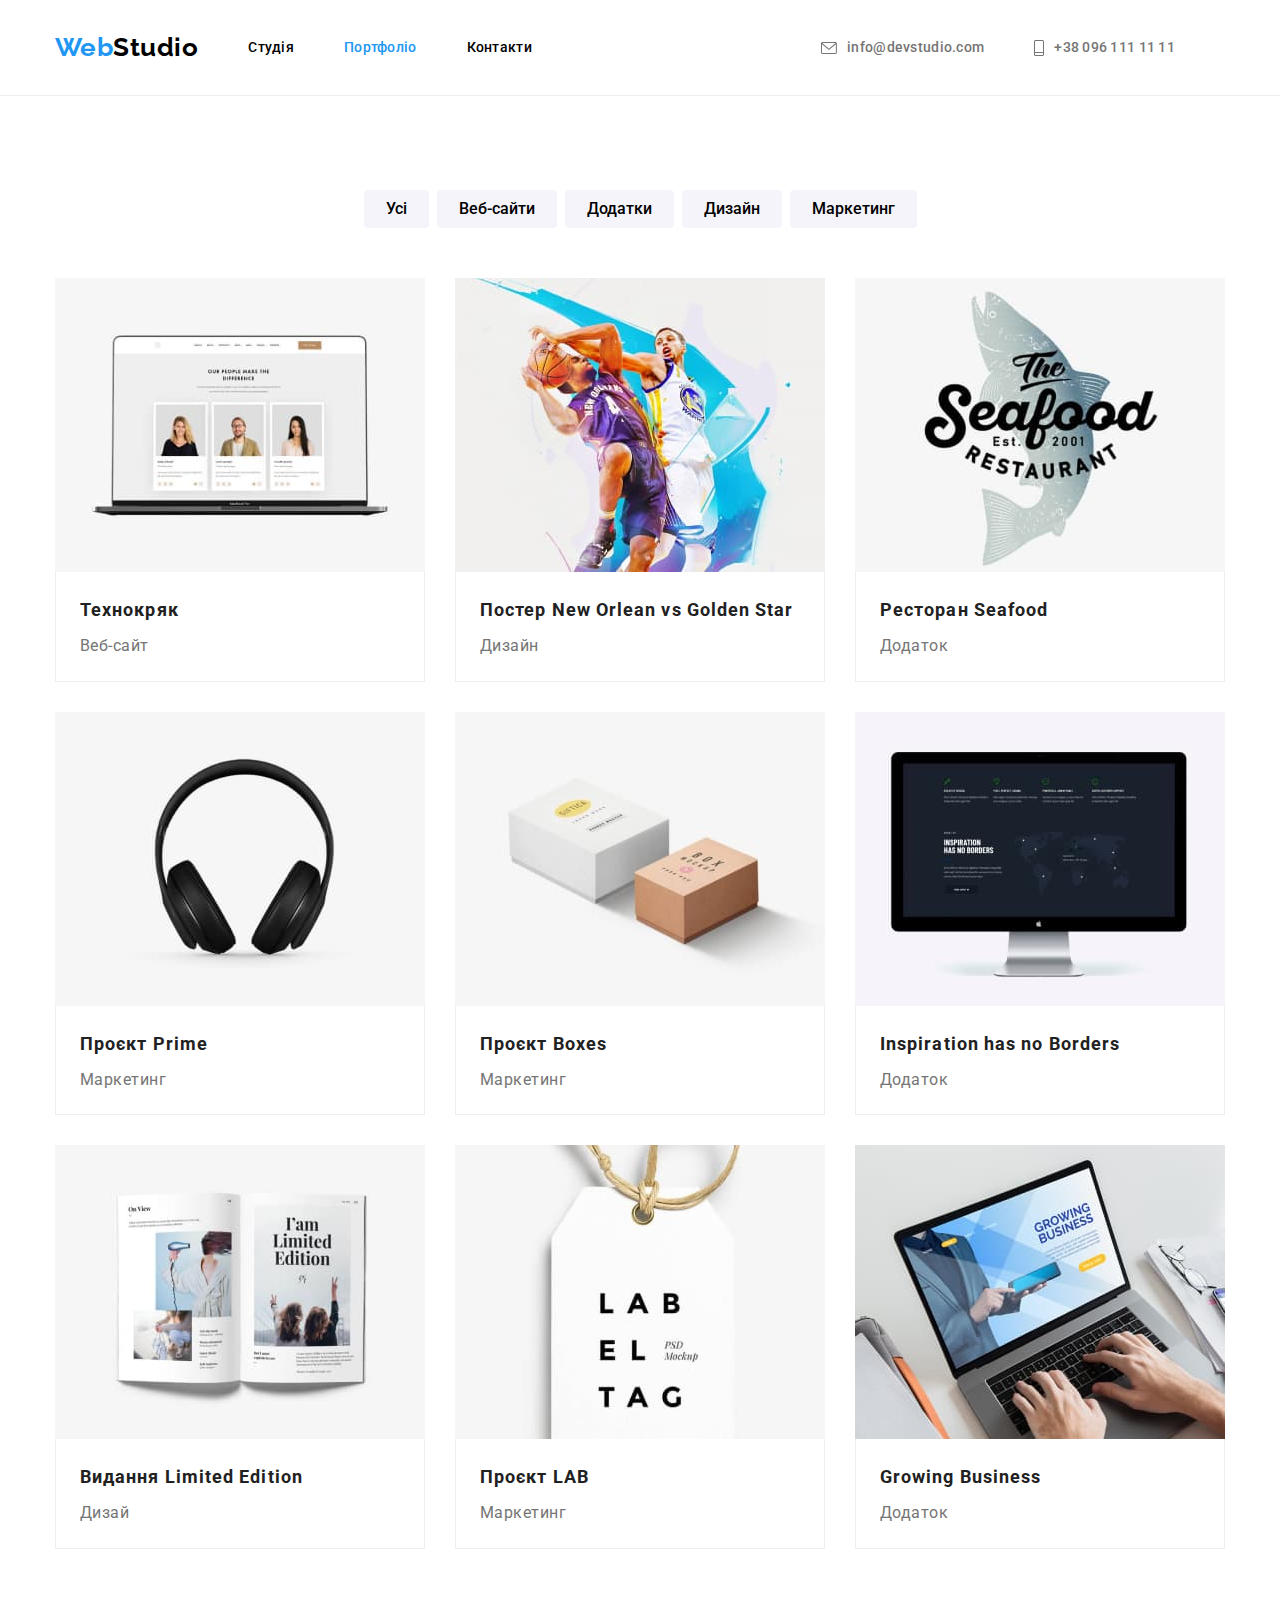
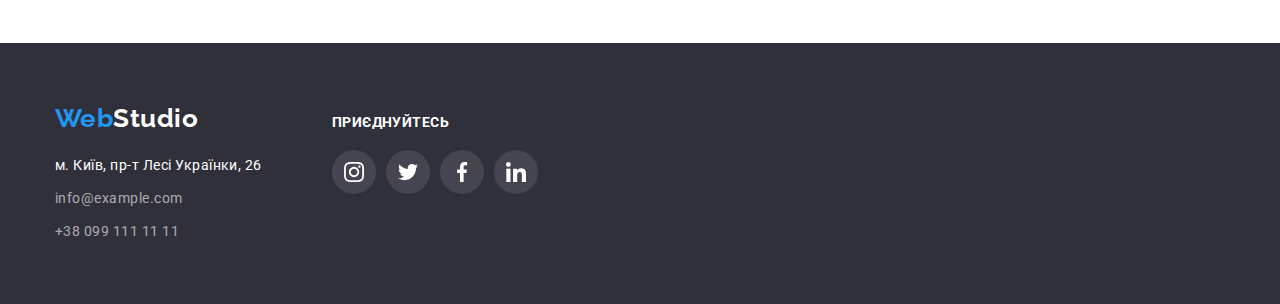
==== commit d927757e: "Update portfolio.html" ====
--- a/portfolio.html
+++ b/portfolio.html
@@ -1,295 +1,302 @@
 <!DOCTYPE html>
 <html lang="uk">
-  <head>
-    <meta charset="UTF-8" />
-    <meta http-equiv="X-UA-Compatible" content="IE=edge" />
-    <meta name="viewport" content="width=device-width, initial-scale=1.0" />
+
+<head>
+    <meta charset="UTF-8">
+    <meta http-equiv="X-UA-Compatible" content="IE=edge">
+    <meta name="viewport" content="width=device-width, initial-scale=1.0">
     <title>Portfolio</title>
-    <link rel="preconnect" href="https://fonts.googleapis.com" />
-    <link rel="preconnect" href="https://fonts.gstatic.com" crossorigin />
+    <link rel="preconnect" href="https://fonts.googleapis.com">
+    <link rel="preconnect" href="https://fonts.gstatic.com" crossorigin>
     <link
-      href="https://fonts.googleapis.com/css2?family=Raleway:wght@700&family=Roboto:wght@400;500;700;900&display=swap"
-      rel="stylesheet"
-    />
-    <link
-      rel="stylesheet"
-      href="https://cdn.jsdelivr.net/npm/modern-normalize@1.1.0/modern-normalize.min.css"
-    />
-    <link rel="stylesheet" href="./css/styles.css" />
-  </head>
-
-  <body>
+        href="https://fonts.googleapis.com/css2?family=Raleway:wght@700&family=Roboto:wght@400;500;700;900&display=swap"
+        rel="stylesheet">
+    <link rel="stylesheet" href="https://cdn.jsdelivr.net/npm/modern-normalize@1.1.0/modern-normalize.min.css">
+    <link rel="stylesheet" href="./css/styles.css">
+</head>
+
+<body>
     <header class="page-header">
-      <div class="header-box container">
-        <nav class="page-navigation">
-          <a class="logo link" href="/index.html"
-            ><span class="logo-item">Web</span>Studio</a
-          >
-          <ul class="menu-list list">
-            <li class="menu-item">
-              <a class="menu-link link" href="index.html">Студія</a>
-            </li>
-            <li class="menu-item">
-              <a class="menu-link link current" href="portfolio.html"
-                ><span class="accent">Портфоліо</span></a
-              >
-            </li>
-            <li class="menu-item">
-              <a class="menu-link link" href="#contacts">Контакти</a>
-            </li>
-          </ul>
-        </nav>
-
-        <ul class="list-contact list">
-          <li class="mail-link page-cont">
-            <a class="mail link focus-cont" href="mailto:info@devstudio.com">
-              <svg class="mail-icon cont-icon" width="16px" height="12px">
-                <use href="./symbol-defs.svg#icon-envelope"></use>
-              </svg>
-              info@devstudio.com
-            </a>
-          </li>
-          <li class="phone-link page-cont">
-            <a
-              class="contact-phone-number link focus-cont"
-              href="tel:+380961111111"
-            >
-              <svg class="phone-icon cont-icon" width="10" height="16">
-                <use href="./symbol-defs.svg#icon-Vector"></use>
-              </svg>
-              +38 096 111 11 11</a
-            >
-          </li>
-        </ul>
-      </div>
+        <div class="header-box container">
+            <nav class="page-navigation">
+                <a class="logo link" href="/index.html"><span class="logo-item">Web</span>Studio</a>
+                <ul class="menu-list list">
+                    <li class="menu-item">
+                        <a class="menu-link link  " href="index.html">Студія</a>
+                    </li>
+                    <li class="menu-item">
+                        <a class="menu-link link current" href="portfolio.html">Портфоліо</a>
+                    </li>
+                    <li class="menu-item">
+                        <a class="menu-link link" href="#contacts">Контакти</a>
+                    </li>
+                </ul>
+            </nav>
+
+            <ul class="list-contact list ">
+                <li class="mail-link page-cont">
+                    <a class="mail link focus-cont" href="mailto:info@devstudio.com">
+                        <svg class="mail-icon cont-icon" width="16px" height="12px">
+                            <use href="./symbol-defs.svg#icon-envelope"></use>
+                        </svg>
+                        info@devstudio.com
+                    </a>
+                </li>
+                <li class="phone-link page-cont">
+                    <a class="contact-phone-number link focus-cont" href="tel:+380961111111">
+                        <svg class="phone-icon cont-icon" width="10" height="16">
+                            <use href="./symbol-defs.svg#icon-Vector"></use>
+                        </svg>
+                        +38 096 111 11 11</a>
+                </li>
+            </ul>
+        </div>
     </header>
     <main class="main-page">
-      <section class="filther section">
-        <div class="container">
-          <h1 class="visually-hidden">Наші роботи</h1>
-          <ul class="filther-btn list">
-            <li><button class="button-item" type="button">Усі</button></li>
-            <li>
-              <button class="button-item" type="button">Веб-сайти</button>
-            </li>
-            <li><button class="button-item" type="button">Додатки</button></li>
-            <li><button class="button-item" type="button">Дизайн</button></li>
-            <li>
-              <button class="button-item" type="button">Маркетинг</button>
-            </li>
-          </ul>
-          <ul class="project-link list">
-            <li class="project-table">
-              <a href="" class="shadow-link">
-                <div class="shadow-cont">
-                  <div class="swipe-text">
-                    <img
-                      class="pjoject-img"
-                      src="./images-portfolio/img-portholio-1.jpg"
-                      alt="Технокряк"
-                    />
-                    <p class="overlay">
-                      Ресурс пропонує комплексні пропозиції з різним рівнем
-                      функціоналу та сервісів. Все це дозволить відвідувачу
-                      отримати вичерпні відомості про компанію чи приватну
-                      особу.
-                    </p>
-                  </div>
-                  <div class="project-list">
-                    <h2 class="project">Технокряк</h2>
-                    <p class="project-type">Веб-сайт</p>
-                  </div>
-                </div>
-              </a>
-            </li>
-            <li class="project-table">
-              <a href="" class="shadow-link">
-                <div class="shadow-cont">
-                  <img
-                    class="pjoject-img"
-                    src="./images-portfolio/img-portholio-2.jpg"
-                    alt="Постер-New-Orlean-vs-Golden-Star"
-                  />
-                  <div class="project-list">
-                    <h2 class="project">Постер New Orlean vs Golden Star</h2>
-                    <p class="project-type">Дизайн</p>
-                  </div>
-                </div>
-              </a>
-            </li>
-            <li class="project-table">
-              <a href="" class="shadow-link">
-                <div class="shadow-cont">
-                  <img
-                    class="pjoject-img"
-                    src="./images-portfolio/img-portholio-3.jpg"
-                    alt="Ресторан-Морепродукти"
-                  />
-                  <div class="project-list">
-                    <h2 class="project">Ресторан Seafood</h2>
-                    <p class="project-type">Додаток</p>
-                  </div>
-                </div>
-              </a>
-            </li>
-            <li class="project-table">
-              <a href="" class="shadow-link">
-                <div class="shadow-cont">
-                  <img
-                    class="pjoject-img"
-                    src="./images-portfolio/img-portholio-4.jpg"
-                    alt="Проєкт-Прем'єр"
-                  />
-                  <div class="project-list">
-                    <h2 class="project">Проєкт Prime</h2>
-                    <p class="project-type">Маркетинг</p>
-                  </div>
-                </div>
-              </a>
-            </li>
-            <li class="project-table">
-              <a href="" class="shadow-link">
-                <div class="shadow-cont">
-                  <img
-                    class="pjoject-img"
-                    src="./images-portfolio/img-portholio-5.jpg"
-                    alt="Проєкт-Коробки"
-                  />
-                  <div class="project-list">
-                    <h2 class="project">Проєкт Boxes</h2>
-                    <p class="project-type">Маркетинг</p>
-                  </div>
-                </div>
-              </a>
-            </li>
-            <li class="project-table">
-              <a href="" class="shadow-link">
-                <div class="shadow-cont">
-                  <img
-                    class="pjoject-img"
-                    src="./images-portfolio/img-portholio-6.jpg"
-                    alt="Натхнення-не-має-кордонів"
-                  />
-                  <div class="project-list">
-                    <h2 class="project">Inspiration has no Borders</h2>
-                    <p class="project-type">Додаток</p>
-                  </div>
-                </div>
-              </a>
-            </li>
-            <li class="project-table">
-              <a href="" class="shadow-link">
-                <div class="shadow-cont">
-                  <img
-                    class="pjoject-img"
-                    src="./images-portfolio/img-portholio-7.jpg"
-                    alt="Видання-Обмежене-видання"
-                  />
-                  <div class="project-list">
-                    <h2 class="project">Видання Limited Edition</h2>
-                    <p class="project-type">Дизай</p>
-                  </div>
-                </div>
-              </a>
-            </li>
-            <li class="project-table">
-              <a href="" class="shadow-link">
-                <div class="shadow-cont">
-                  <img
-                    class="pjoject-img"
-                    src="./images-portfolio/img-portholio-8.jpg"
-                    alt="Проєкт-ЛАБ"
-                  />
-                  <div class="project-list">
-                    <h2 class="project">Проєкт LAB</h2>
-                    <p class="project-type">Маркетинг</p>
-                  </div>
-                </div>
-              </a>
-            </li>
-            <li class="project-table">
-              <a href="" class="shadow-link">
-                <div class="shadow-cont">
-                  <img
-                    class="pjoject-img"
-                    src="./images-portfolio/img-portholio-9.jpg"
-                    alt="Зростаючий-бізнес"
-                  />
-                  <div class="project-list">
-                    <h2 class="project">Growing Business</h2>
-                    <p class="project-type">Додаток</p>
-                  </div>
-                </div>
-              </a>
-            </li>
-          </ul>
-        </div>
-      </section>
+        <section class="filther section">
+            <div class="container">
+                <h1 class="visually-hidden">Наші роботи</h1>
+                <ul class="filther-btn list">
+                    <li><button class="button-item" type="button">Усі</button></li>
+                    <li><button class="button-item" type="button">Веб-сайти</button></li>
+                    <li><button class="button-item" type="button">Додатки</button></li>
+                    <li><button class="button-item" type="button">Дизайн</button></li>
+                    <li><button class="button-item" type="button">Маркетинг</button></li>
+                </ul>
+                <ul class="project-link list">
+                    <li class="project-table"><a href="" class="shadow-link">
+                            <div class="shadow-cont">
+                                <div class="swipe-text">
+                                    <img class="pjoject-img" src="./images-portfolio/img-portholio-1.jpg"
+                                        alt="Технокряк">
+                                    <p class="overlay">Ресурс пропонує комплексні пропозиції з різним рівнем функціоналу
+                                        та
+                                        сервісів. Все це дозволить відвідувачу отримати вичерпні відомості про компанію
+                                        чи
+                                        приватну особу.</p>
+                                </div>
+                                <div class="project-list">
+                                    <h2 class="project">Технокряк</h2>
+                                    <p class="project-type">Веб-сайт</p>
+                                </div>
+                            </div>
+
+                        </a>
+
+                    </li>
+                    <li class="project-table"><a href="" class="shadow-link">
+                            <div class="shadow-cont">
+                                <div class="swipe-text">
+                                    <img class="pjoject-img" src="./images-portfolio/img-portholio-2.jpg"
+                                        alt="Постер-New-Orlean-vs-Golden-Star">
+                                    <p class="overlay">Ресурс пропонує комплексні пропозиції з різним рівнем функціоналу
+                                        та
+                                        сервісів. Все це дозволить відвідувачу отримати вичерпні відомості про компанію
+                                        чи
+                                        приватну особу.</p>
+                                </div>
+
+                                <div class="project-list">
+                                    <h2 class="project">Постер New Orlean vs Golden Star</h2>
+                                    <p class="project-type">Дизайн</p>
+                                </div>
+                            </div>
+
+                        </a>
+
+                    </li>
+                    <li class="project-table"><a href="" class="shadow-link">
+                            <div class="shadow-cont">
+                                <div class="swipe-text">
+                                    <img class="pjoject-img" src="./images-portfolio/img-portholio-3.jpg"
+                                        alt="Ресторан-Морепродукти">
+                                    <p class="overlay">Ресурс пропонує комплексні пропозиції з різним рівнем функціоналу
+                                        та
+                                        сервісів. Все це дозволить відвідувачу отримати вичерпні відомості про компанію
+                                        чи
+                                        приватну особу.</p>
+                                </div>
+
+                                <div class="project-list">
+                                    <h2 class="project">Ресторан Seafood</h2>
+                                    <p class="project-type">Додаток</p>
+                                </div>
+                            </div>
+
+                        </a>
+
+                    </li>
+                    <li class="project-table"><a href="" class="shadow-link">
+                            <div class="shadow-cont">
+                                <div class="swipe-text">
+                                    <img class="pjoject-img" src="./images-portfolio/img-portholio-4.jpg"
+                                        alt="Проєкт-Прем'єр">
+                                    <p class="overlay">Ресурс пропонує комплексні пропозиції з різним рівнем функціоналу
+                                        та
+                                        сервісів. Все це дозволить відвідувачу отримати вичерпні відомості про компанію
+                                        чи
+                                        приватну особу.</p>
+                                </div>
+
+                                <div class="project-list">
+                                    <h2 class="project">Проєкт Prime</h2>
+                                    <p class="project-type">Маркетинг</p>
+                                </div>
+                            </div>
+
+                        </a>
+
+                    </li>
+                    <li class="project-table"><a href="" class="shadow-link">
+                            <div class="shadow-cont">
+                                <div class="swipe-text">
+                                    <img class="pjoject-img" src="./images-portfolio/img-portholio-5.jpg"
+                                        alt="Проєкт-Коробки">
+                                    <p class="overlay">Ресурс пропонує комплексні пропозиції з різним рівнем функціоналу
+                                        та
+                                        сервісів. Все це дозволить відвідувачу отримати вичерпні відомості про компанію
+                                        чи
+                                        приватну особу.</p>
+                                </div>
+
+                                <div class="project-list">
+                                    <h2 class="project">Проєкт Boxes</h2>
+                                    <p class="project-type">Маркетинг</p>
+                                </div>
+                            </div>
+
+                        </a>
+
+                    </li>
+                    <li class="project-table"><a href="" class="shadow-link">
+                            <div class="shadow-cont">
+                                <div class="swipe-text">
+                                    <img class="pjoject-img" src="./images-portfolio/img-portholio-6.jpg"
+                                        alt="Натхнення-не-має-кордонів">
+                                    <p class="overlay">Ресурс пропонує комплексні пропозиції з різним рівнем функціоналу
+                                        та
+                                        сервісів. Все це дозволить відвідувачу отримати вичерпні відомості про компанію
+                                        чи
+                                        приватну особу.</p>
+                                </div>
+
+                                <div class="project-list">
+                                    <h2 class="project">Inspiration has no Borders</h2>
+                                    <p class="project-type">Додаток</p>
+                                </div>
+                            </div>
+
+                        </a>
+
+                    </li>
+                    <li class="project-table"><a href="" class="shadow-link">
+                            <div class="shadow-cont">
+                                <div class="swipe-text">
+                                    <img class="pjoject-img" src="./images-portfolio/img-portholio-7.jpg"
+                                        alt="Видання-Обмежене-видання">
+                                    <p class="overlay">Ресурс пропонує комплексні пропозиції з різним рівнем функціоналу
+                                        та
+                                        сервісів. Все це дозволить відвідувачу отримати вичерпні відомості про компанію
+                                        чи
+                                        приватну особу.</p>
+                                </div>
+
+                                <div class="project-list">
+                                    <h2 class="project">Видання Limited Edition</h2>
+                                    <p class="project-type">Дизай</p>
+                                </div>
+                            </div>
+                        </a>
+                    </li>
+                    <li class="project-table"><a href="" class="shadow-link">
+                            <div class="shadow-cont">
+                                <div class="swipe-text">
+                                    <img class="pjoject-img" src="./images-portfolio/img-portholio-8.jpg"
+                                        alt="Проєкт-ЛАБ">
+                                    <p class="overlay">Ресурс пропонує комплексні пропозиції з різним рівнем функціоналу
+                                        та
+                                        сервісів. Все це дозволить відвідувачу отримати вичерпні відомості про компанію
+                                        чи
+                                        приватну особу.</p>
+                                </div>
+
+                                <div class="project-list">
+                                    <h2 class="project">Проєкт LAB</h2>
+                                    <p class="project-type">Маркетинг</p>
+                                </div>
+                            </div>
+                        </a>
+                    </li>
+                    <li class="project-table"><a href="" class="shadow-link">
+                            <div class="shadow-cont">
+                                <div class="swipe-text">
+                                    <img class="pjoject-img" src="./images-portfolio/img-portholio-9.jpg"
+                                        alt="Зростаючий-бізнес">
+                                    <p class="overlay">Ресурс пропонує комплексні пропозиції з різним рівнем функціоналу
+                                        та
+                                        сервісів. Все це дозволить відвідувачу отримати вичерпні відомості про компанію
+                                        чи
+                                        приватну особу.</p>
+                                </div>
+
+                                <div class="project-list">
+                                    <h2 class="project">Growing Business</h2>
+                                    <p class="project-type">Додаток</p>
+                                </div>
+                            </div>
+                        </a>
+                </ul>
+            </div>
+        </section>
     </main>
     <footer class="footer-page">
-      <div class="container footer-container">
-        <div class="footer-first-box">
-          <a class="logo-two link" href="/index.html"
-            ><span class="logo-item">Web</span>Studio</a
-          >
-          <address class="adress-footer">
-            <ul class="adress-list list">
-              <li class="list-map">
-                <a
-                  class="maps-list link"
-                  href="https://goo.gl/maps/bV2nX5t9sE71foQR8"
-                  target="_blank"
-                  rel="nooper noreferrer nofollow"
-                  >м. Київ, пр-т Лесі Українки, 26</a
-                >
-              </li>
-              <li class="list-map">
-                <a class="mail-footer link" href="mailto:info@example.com"
-                  >info@example.com</a
-                >
-              </li>
-              <li>
-                <a class="contact-phone-footer link" href="tel:+380991111111"
-                  >+38 099 111 11 11</a
-                >
-              </li>
-            </ul>
-          </address>
+        <div class="container footer-container">
+            <div class="footer-first-box">
+                <a class="logo-two link" href="/index.html"><span class="logo-item">Web</span>Studio</a>
+                <address class="adress-footer">
+
+                    <ul class="adress-list list">
+                        <li class="list-map"><a class="maps-list link" href="https://goo.gl/maps/bV2nX5t9sE71foQR8"
+                                target="_blank" rel="nooper noreferrer nofollow">м. Київ, пр-т Лесі Українки, 26</a>
+                        </li>
+                        <li class="list-map"><a class="mail-footer link"
+                                href="mailto:info@example.com">info@example.com</a>
+                        </li>
+                        <li><a class="contact-phone-footer link" href="tel:+380991111111">+38 099 111 11 11</a></li>
+                    </ul>
+                </address>
+            </div>
+            <div class="footer-icons">
+                <p class="footer-invate">Приєднуйтесь</p>
+                <ul class="team-cont">
+                    <li class="list list-icon"><a href="https://www.instagram.com/" class="team-cont-icons">
+                            <svg class="icon-footer" width="20" height="20">
+                                <use href="./symbol-defs.svg#icon-instagram"></use>
+                            </svg>
+                        </a>
+                    </li>
+                    <li class="list list-icon"><a href="https://twitter.com" class="team-cont-icons">
+                            <svg class="icon-footer" width="20" height="20">
+                                <use href="./symbol-defs.svg#icon-twitter"></use>
+                            </svg>
+                        </a>
+                    </li>
+                    <li class="list list-icon"><a href="https://www.facebook.com/" class="team-cont-icons">
+                            <svg class="icon-footer" width="20" height="20">
+                                <use href="./symbol-defs.svg#icon-facebook"></use>
+                            </svg>
+                        </a>
+                    </li>
+                    <li class="list list-icon"><a href="https://ua.linkedin.com/" class="team-cont-icons">
+                            <svg class="icon-footer" width="20" height="20">
+                                <use href="./symbol-defs.svg#icon-linkedin"></use>
+                            </svg>
+                        </a>
+                    </li>
+                </ul>
+            </div>
         </div>
-        <div class="footer-icons">
-          <p class="footer-invate">Приєднуйтесь</p>
-          <ul class="team-cont">
-            <li class="list list-icon">
-              <a href="https://www.instagram.com/" class="team-cont-icons">
-                <svg class="icon-footer" width="20" height="20">
-                  <use href="./symbol-defs.svg#icon-instagram"></use>
-                </svg>
-              </a>
-            </li>
-            <li class="list list-icon">
-              <a href="https://twitter.com" class="team-cont-icons">
-                <svg class="icon-footer" width="20" height="20">
-                  <use href="./symbol-defs.svg#icon-twitter"></use>
-                </svg>
-              </a>
-            </li>
-            <li class="list list-icon">
-              <a href="https://www.facebook.com/" class="team-cont-icons">
-                <svg class="icon-footer" width="20" height="20">
-                  <use href="./symbol-defs.svg#icon-facebook"></use>
-                </svg>
-              </a>
-            </li>
-            <li class="list list-icon">
-              <a href="https://ua.linkedin.com/" class="team-cont-icons">
-                <svg class="icon-footer" width="20" height="20">
-                  <use href="./symbol-defs.svg#icon-linkedin"></use>
-                </svg>
-              </a>
-            </li>
-          </ul>
-        </div>
-      </div>
     </footer>
-  </body>
-</html>
+</body>
+
+</html>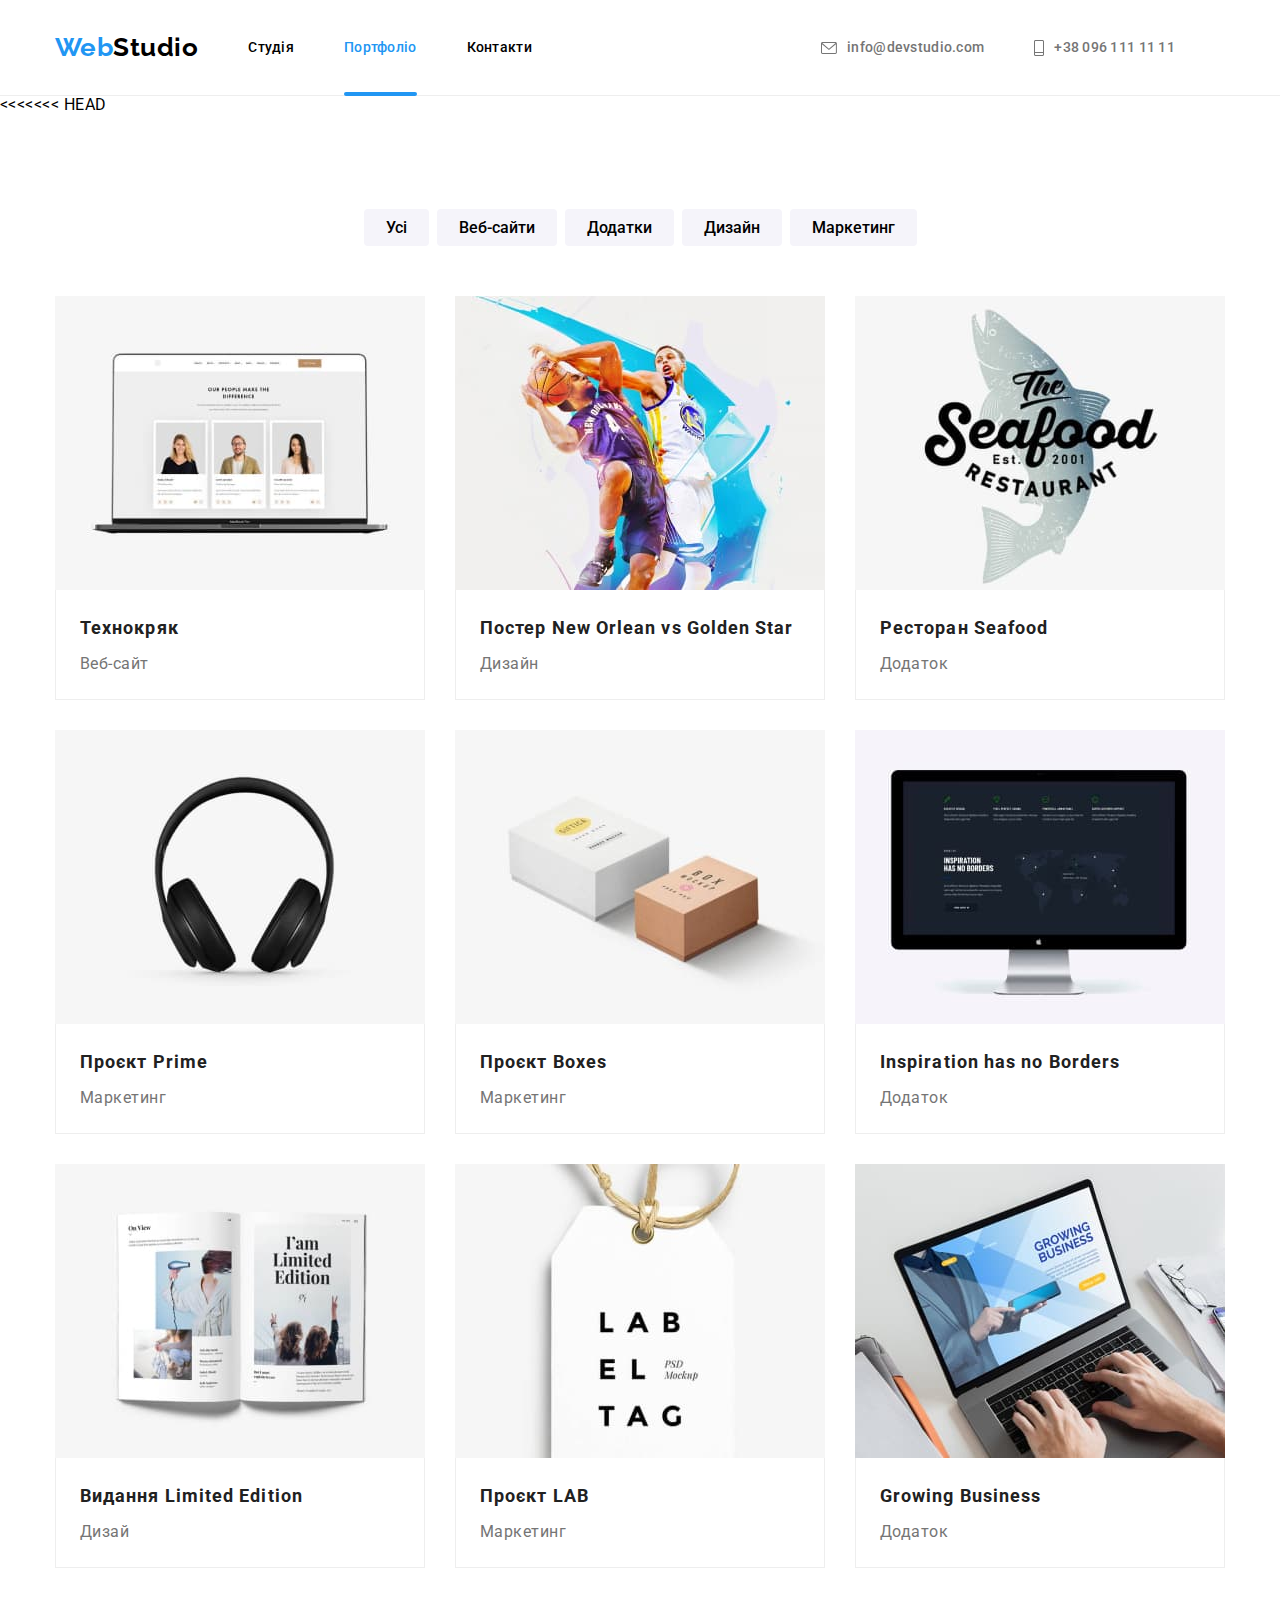
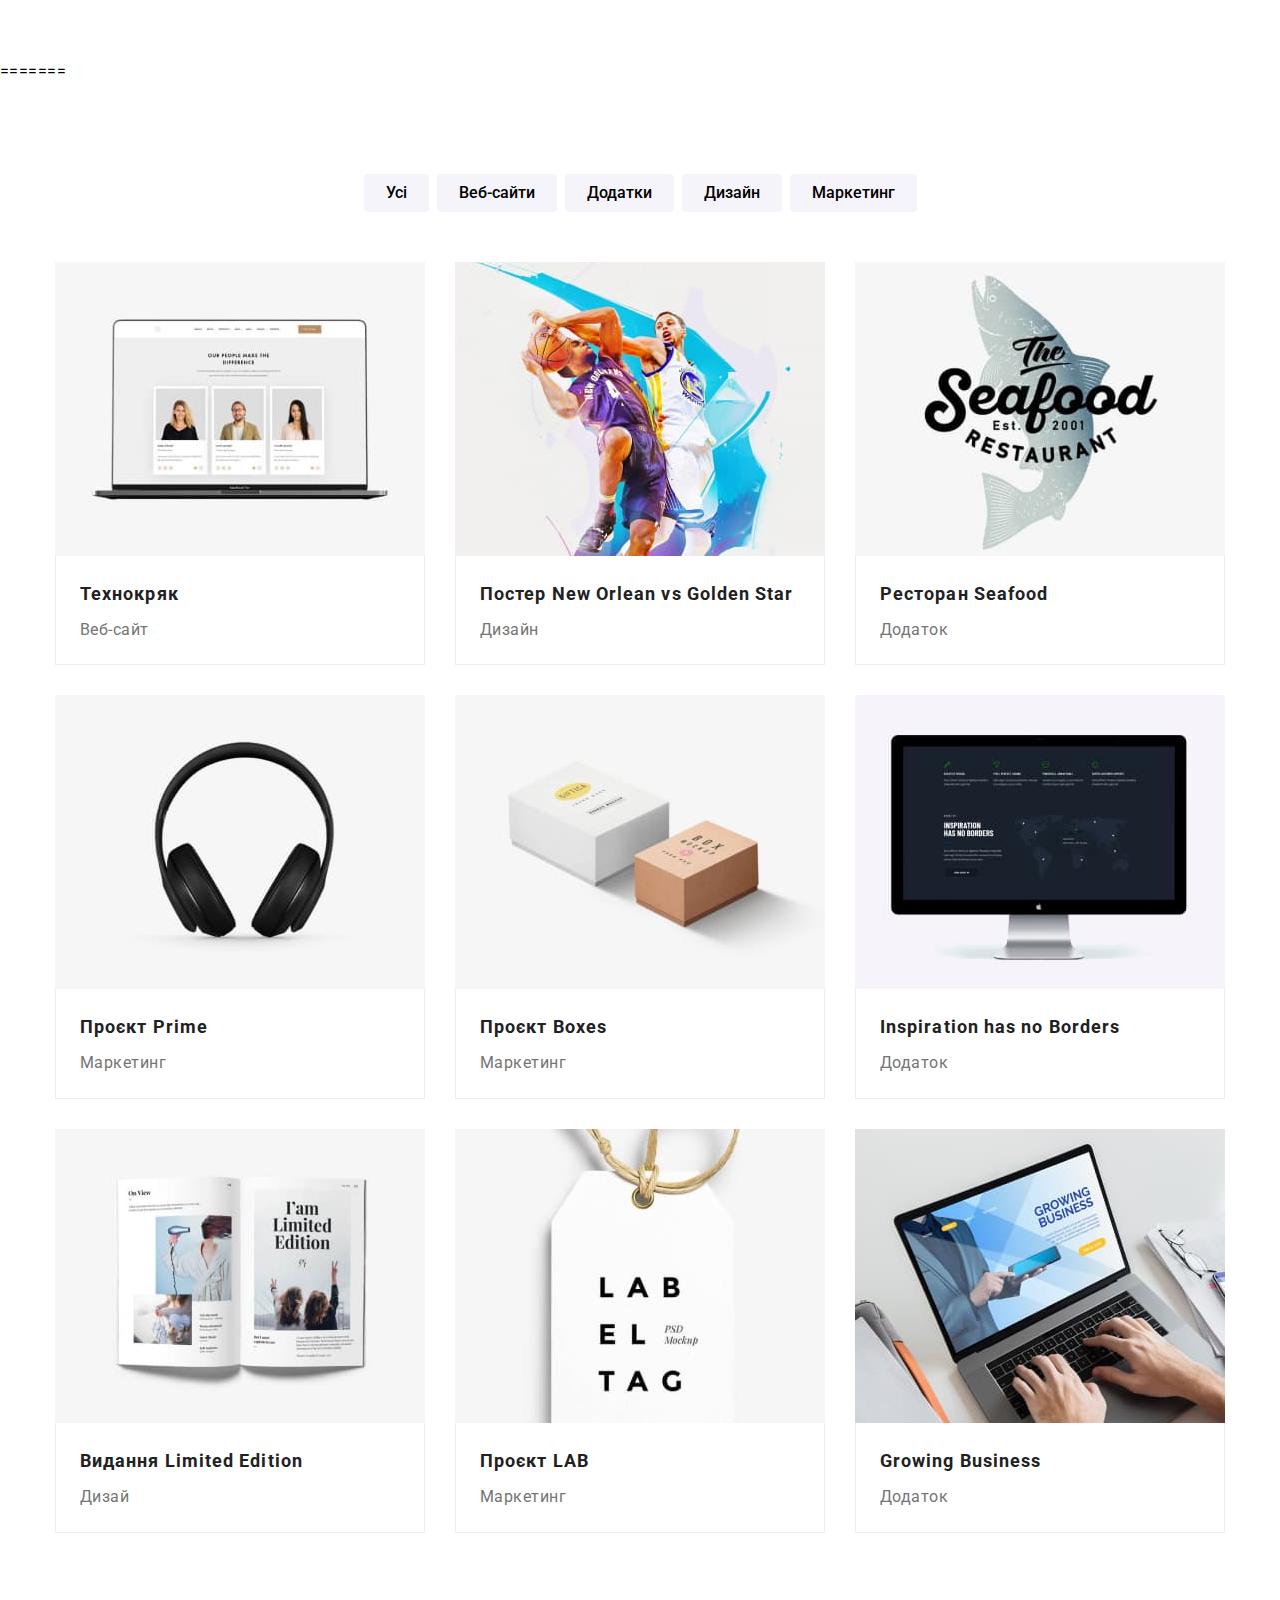
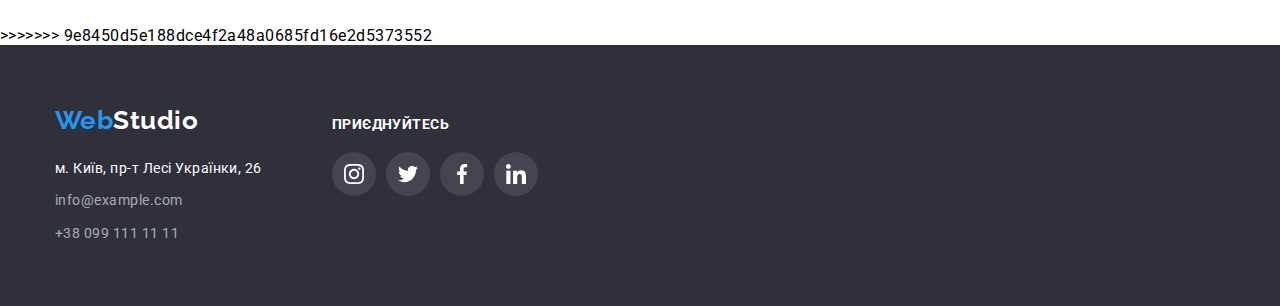
==== commit 4dae157e: "Merge branch 'main' of https://github.com/Kovalsski/goit-markup-hw-05" ====
--- a/portfolio.html
+++ b/portfolio.html
@@ -1,58 +1,70 @@
 <!DOCTYPE html>
 <html lang="uk">
-
-<head>
-    <meta charset="UTF-8">
-    <meta http-equiv="X-UA-Compatible" content="IE=edge">
-    <meta name="viewport" content="width=device-width, initial-scale=1.0">
+  <head>
+    <meta charset="UTF-8" />
+    <meta http-equiv="X-UA-Compatible" content="IE=edge" />
+    <meta name="viewport" content="width=device-width, initial-scale=1.0" />
     <title>Portfolio</title>
-    <link rel="preconnect" href="https://fonts.googleapis.com">
-    <link rel="preconnect" href="https://fonts.gstatic.com" crossorigin>
+    <link rel="preconnect" href="https://fonts.googleapis.com" />
+    <link rel="preconnect" href="https://fonts.gstatic.com" crossorigin />
     <link
-        href="https://fonts.googleapis.com/css2?family=Raleway:wght@700&family=Roboto:wght@400;500;700;900&display=swap"
-        rel="stylesheet">
-    <link rel="stylesheet" href="https://cdn.jsdelivr.net/npm/modern-normalize@1.1.0/modern-normalize.min.css">
-    <link rel="stylesheet" href="./css/styles.css">
-</head>
-
-<body>
+      href="https://fonts.googleapis.com/css2?family=Raleway:wght@700&family=Roboto:wght@400;500;700;900&display=swap"
+      rel="stylesheet"
+    />
+    <link
+      rel="stylesheet"
+      href="https://cdn.jsdelivr.net/npm/modern-normalize@1.1.0/modern-normalize.min.css"
+    />
+    <link rel="stylesheet" href="./css/styles.css" />
+  </head>
+
+  <body>
     <header class="page-header">
-        <div class="header-box container">
-            <nav class="page-navigation">
-                <a class="logo link" href="/index.html"><span class="logo-item">Web</span>Studio</a>
-                <ul class="menu-list list">
-                    <li class="menu-item">
-                        <a class="menu-link link  " href="index.html">Студія</a>
-                    </li>
-                    <li class="menu-item">
-                        <a class="menu-link link current" href="portfolio.html">Портфоліо</a>
-                    </li>
-                    <li class="menu-item">
-                        <a class="menu-link link" href="#contacts">Контакти</a>
-                    </li>
-                </ul>
-            </nav>
-
-            <ul class="list-contact list ">
-                <li class="mail-link page-cont">
-                    <a class="mail link focus-cont" href="mailto:info@devstudio.com">
-                        <svg class="mail-icon cont-icon" width="16px" height="12px">
-                            <use href="./symbol-defs.svg#icon-envelope"></use>
-                        </svg>
-                        info@devstudio.com
-                    </a>
-                </li>
-                <li class="phone-link page-cont">
-                    <a class="contact-phone-number link focus-cont" href="tel:+380961111111">
-                        <svg class="phone-icon cont-icon" width="10" height="16">
-                            <use href="./symbol-defs.svg#icon-Vector"></use>
-                        </svg>
-                        +38 096 111 11 11</a>
-                </li>
-            </ul>
-        </div>
+      <div class="header-box container">
+        <nav class="page-navigation">
+          <a class="logo link" href="/index.html"
+            ><span class="logo-item">Web</span>Studio</a
+          >
+          <ul class="menu-list list">
+            <li class="menu-item">
+              <a class="menu-link link" href="index.html">Студія</a>
+            </li>
+            <li class="menu-item">
+              <a class="menu-link link current" href="portfolio.html"
+                ><span class="accent">Портфоліо</span></a
+              >
+            </li>
+            <li class="menu-item">
+              <a class="menu-link link" href="#contacts">Контакти</a>
+            </li>
+          </ul>
+        </nav>
+
+        <ul class="list-contact list">
+          <li class="mail-link page-cont">
+            <a class="mail link focus-cont" href="mailto:info@devstudio.com">
+              <svg class="mail-icon cont-icon" width="16px" height="12px">
+                <use href="./symbol-defs.svg#icon-envelope"></use>
+              </svg>
+              info@devstudio.com
+            </a>
+          </li>
+          <li class="phone-link page-cont">
+            <a
+              class="contact-phone-number link focus-cont"
+              href="tel:+380961111111"
+            >
+              <svg class="phone-icon cont-icon" width="10" height="16">
+                <use href="./symbol-defs.svg#icon-Vector"></use>
+              </svg>
+              +38 096 111 11 11</a
+            >
+          </li>
+        </ul>
+      </div>
     </header>
     <main class="main-page">
+<<<<<<< HEAD
         <section class="filther section">
             <div class="container">
                 <h1 class="visually-hidden">Наші роботи</h1>
@@ -248,55 +260,234 @@
                 </ul>
             </div>
         </section>
+=======
+      <section class="filther section">
+        <div class="container">
+          <h1 class="visually-hidden">Наші роботи</h1>
+          <ul class="filther-btn list">
+            <li><button class="button-item" type="button">Усі</button></li>
+            <li>
+              <button class="button-item" type="button">Веб-сайти</button>
+            </li>
+            <li><button class="button-item" type="button">Додатки</button></li>
+            <li><button class="button-item" type="button">Дизайн</button></li>
+            <li>
+              <button class="button-item" type="button">Маркетинг</button>
+            </li>
+          </ul>
+          <ul class="project-link list">
+            <li class="project-table">
+              <a href="" class="shadow-link">
+                <div class="shadow-cont">
+                  <div class="swipe-text">
+                    <img
+                      class="pjoject-img"
+                      src="./images-portfolio/img-portholio-1.jpg"
+                      alt="Технокряк"
+                    />
+                    <p class="overlay">
+                      Ресурс пропонує комплексні пропозиції з різним рівнем
+                      функціоналу та сервісів. Все це дозволить відвідувачу
+                      отримати вичерпні відомості про компанію чи приватну
+                      особу.
+                    </p>
+                  </div>
+                  <div class="project-list">
+                    <h2 class="project">Технокряк</h2>
+                    <p class="project-type">Веб-сайт</p>
+                  </div>
+                </div>
+              </a>
+            </li>
+            <li class="project-table">
+              <a href="" class="shadow-link">
+                <div class="shadow-cont">
+                  <img
+                    class="pjoject-img"
+                    src="./images-portfolio/img-portholio-2.jpg"
+                    alt="Постер-New-Orlean-vs-Golden-Star"
+                  />
+                  <div class="project-list">
+                    <h2 class="project">Постер New Orlean vs Golden Star</h2>
+                    <p class="project-type">Дизайн</p>
+                  </div>
+                </div>
+              </a>
+            </li>
+            <li class="project-table">
+              <a href="" class="shadow-link">
+                <div class="shadow-cont">
+                  <img
+                    class="pjoject-img"
+                    src="./images-portfolio/img-portholio-3.jpg"
+                    alt="Ресторан-Морепродукти"
+                  />
+                  <div class="project-list">
+                    <h2 class="project">Ресторан Seafood</h2>
+                    <p class="project-type">Додаток</p>
+                  </div>
+                </div>
+              </a>
+            </li>
+            <li class="project-table">
+              <a href="" class="shadow-link">
+                <div class="shadow-cont">
+                  <img
+                    class="pjoject-img"
+                    src="./images-portfolio/img-portholio-4.jpg"
+                    alt="Проєкт-Прем'єр"
+                  />
+                  <div class="project-list">
+                    <h2 class="project">Проєкт Prime</h2>
+                    <p class="project-type">Маркетинг</p>
+                  </div>
+                </div>
+              </a>
+            </li>
+            <li class="project-table">
+              <a href="" class="shadow-link">
+                <div class="shadow-cont">
+                  <img
+                    class="pjoject-img"
+                    src="./images-portfolio/img-portholio-5.jpg"
+                    alt="Проєкт-Коробки"
+                  />
+                  <div class="project-list">
+                    <h2 class="project">Проєкт Boxes</h2>
+                    <p class="project-type">Маркетинг</p>
+                  </div>
+                </div>
+              </a>
+            </li>
+            <li class="project-table">
+              <a href="" class="shadow-link">
+                <div class="shadow-cont">
+                  <img
+                    class="pjoject-img"
+                    src="./images-portfolio/img-portholio-6.jpg"
+                    alt="Натхнення-не-має-кордонів"
+                  />
+                  <div class="project-list">
+                    <h2 class="project">Inspiration has no Borders</h2>
+                    <p class="project-type">Додаток</p>
+                  </div>
+                </div>
+              </a>
+            </li>
+            <li class="project-table">
+              <a href="" class="shadow-link">
+                <div class="shadow-cont">
+                  <img
+                    class="pjoject-img"
+                    src="./images-portfolio/img-portholio-7.jpg"
+                    alt="Видання-Обмежене-видання"
+                  />
+                  <div class="project-list">
+                    <h2 class="project">Видання Limited Edition</h2>
+                    <p class="project-type">Дизай</p>
+                  </div>
+                </div>
+              </a>
+            </li>
+            <li class="project-table">
+              <a href="" class="shadow-link">
+                <div class="shadow-cont">
+                  <img
+                    class="pjoject-img"
+                    src="./images-portfolio/img-portholio-8.jpg"
+                    alt="Проєкт-ЛАБ"
+                  />
+                  <div class="project-list">
+                    <h2 class="project">Проєкт LAB</h2>
+                    <p class="project-type">Маркетинг</p>
+                  </div>
+                </div>
+              </a>
+            </li>
+            <li class="project-table">
+              <a href="" class="shadow-link">
+                <div class="shadow-cont">
+                  <img
+                    class="pjoject-img"
+                    src="./images-portfolio/img-portholio-9.jpg"
+                    alt="Зростаючий-бізнес"
+                  />
+                  <div class="project-list">
+                    <h2 class="project">Growing Business</h2>
+                    <p class="project-type">Додаток</p>
+                  </div>
+                </div>
+              </a>
+            </li>
+          </ul>
+        </div>
+      </section>
+>>>>>>> 9e8450d5e188dce4f2a48a0685fd16e2d5373552
     </main>
     <footer class="footer-page">
-        <div class="container footer-container">
-            <div class="footer-first-box">
-                <a class="logo-two link" href="/index.html"><span class="logo-item">Web</span>Studio</a>
-                <address class="adress-footer">
-
-                    <ul class="adress-list list">
-                        <li class="list-map"><a class="maps-list link" href="https://goo.gl/maps/bV2nX5t9sE71foQR8"
-                                target="_blank" rel="nooper noreferrer nofollow">м. Київ, пр-т Лесі Українки, 26</a>
-                        </li>
-                        <li class="list-map"><a class="mail-footer link"
-                                href="mailto:info@example.com">info@example.com</a>
-                        </li>
-                        <li><a class="contact-phone-footer link" href="tel:+380991111111">+38 099 111 11 11</a></li>
-                    </ul>
-                </address>
-            </div>
-            <div class="footer-icons">
-                <p class="footer-invate">Приєднуйтесь</p>
-                <ul class="team-cont">
-                    <li class="list list-icon"><a href="https://www.instagram.com/" class="team-cont-icons">
-                            <svg class="icon-footer" width="20" height="20">
-                                <use href="./symbol-defs.svg#icon-instagram"></use>
-                            </svg>
-                        </a>
-                    </li>
-                    <li class="list list-icon"><a href="https://twitter.com" class="team-cont-icons">
-                            <svg class="icon-footer" width="20" height="20">
-                                <use href="./symbol-defs.svg#icon-twitter"></use>
-                            </svg>
-                        </a>
-                    </li>
-                    <li class="list list-icon"><a href="https://www.facebook.com/" class="team-cont-icons">
-                            <svg class="icon-footer" width="20" height="20">
-                                <use href="./symbol-defs.svg#icon-facebook"></use>
-                            </svg>
-                        </a>
-                    </li>
-                    <li class="list list-icon"><a href="https://ua.linkedin.com/" class="team-cont-icons">
-                            <svg class="icon-footer" width="20" height="20">
-                                <use href="./symbol-defs.svg#icon-linkedin"></use>
-                            </svg>
-                        </a>
-                    </li>
-                </ul>
-            </div>
+      <div class="container footer-container">
+        <div class="footer-first-box">
+          <a class="logo-two link" href="/index.html"
+            ><span class="logo-item">Web</span>Studio</a
+          >
+          <address class="adress-footer">
+            <ul class="adress-list list">
+              <li class="list-map">
+                <a
+                  class="maps-list link"
+                  href="https://goo.gl/maps/bV2nX5t9sE71foQR8"
+                  target="_blank"
+                  rel="nooper noreferrer nofollow"
+                  >м. Київ, пр-т Лесі Українки, 26</a
+                >
+              </li>
+              <li class="list-map">
+                <a class="mail-footer link" href="mailto:info@example.com"
+                  >info@example.com</a
+                >
+              </li>
+              <li>
+                <a class="contact-phone-footer link" href="tel:+380991111111"
+                  >+38 099 111 11 11</a
+                >
+              </li>
+            </ul>
+          </address>
         </div>
+        <div class="footer-icons">
+          <p class="footer-invate">Приєднуйтесь</p>
+          <ul class="team-cont">
+            <li class="list list-icon">
+              <a href="https://www.instagram.com/" class="team-cont-icons">
+                <svg class="icon-footer" width="20" height="20">
+                  <use href="./symbol-defs.svg#icon-instagram"></use>
+                </svg>
+              </a>
+            </li>
+            <li class="list list-icon">
+              <a href="https://twitter.com" class="team-cont-icons">
+                <svg class="icon-footer" width="20" height="20">
+                  <use href="./symbol-defs.svg#icon-twitter"></use>
+                </svg>
+              </a>
+            </li>
+            <li class="list list-icon">
+              <a href="https://www.facebook.com/" class="team-cont-icons">
+                <svg class="icon-footer" width="20" height="20">
+                  <use href="./symbol-defs.svg#icon-facebook"></use>
+                </svg>
+              </a>
+            </li>
+            <li class="list list-icon">
+              <a href="https://ua.linkedin.com/" class="team-cont-icons">
+                <svg class="icon-footer" width="20" height="20">
+                  <use href="./symbol-defs.svg#icon-linkedin"></use>
+                </svg>
+              </a>
+            </li>
+          </ul>
+        </div>
+      </div>
     </footer>
-</body>
-
-</html>+  </body>
+</html>
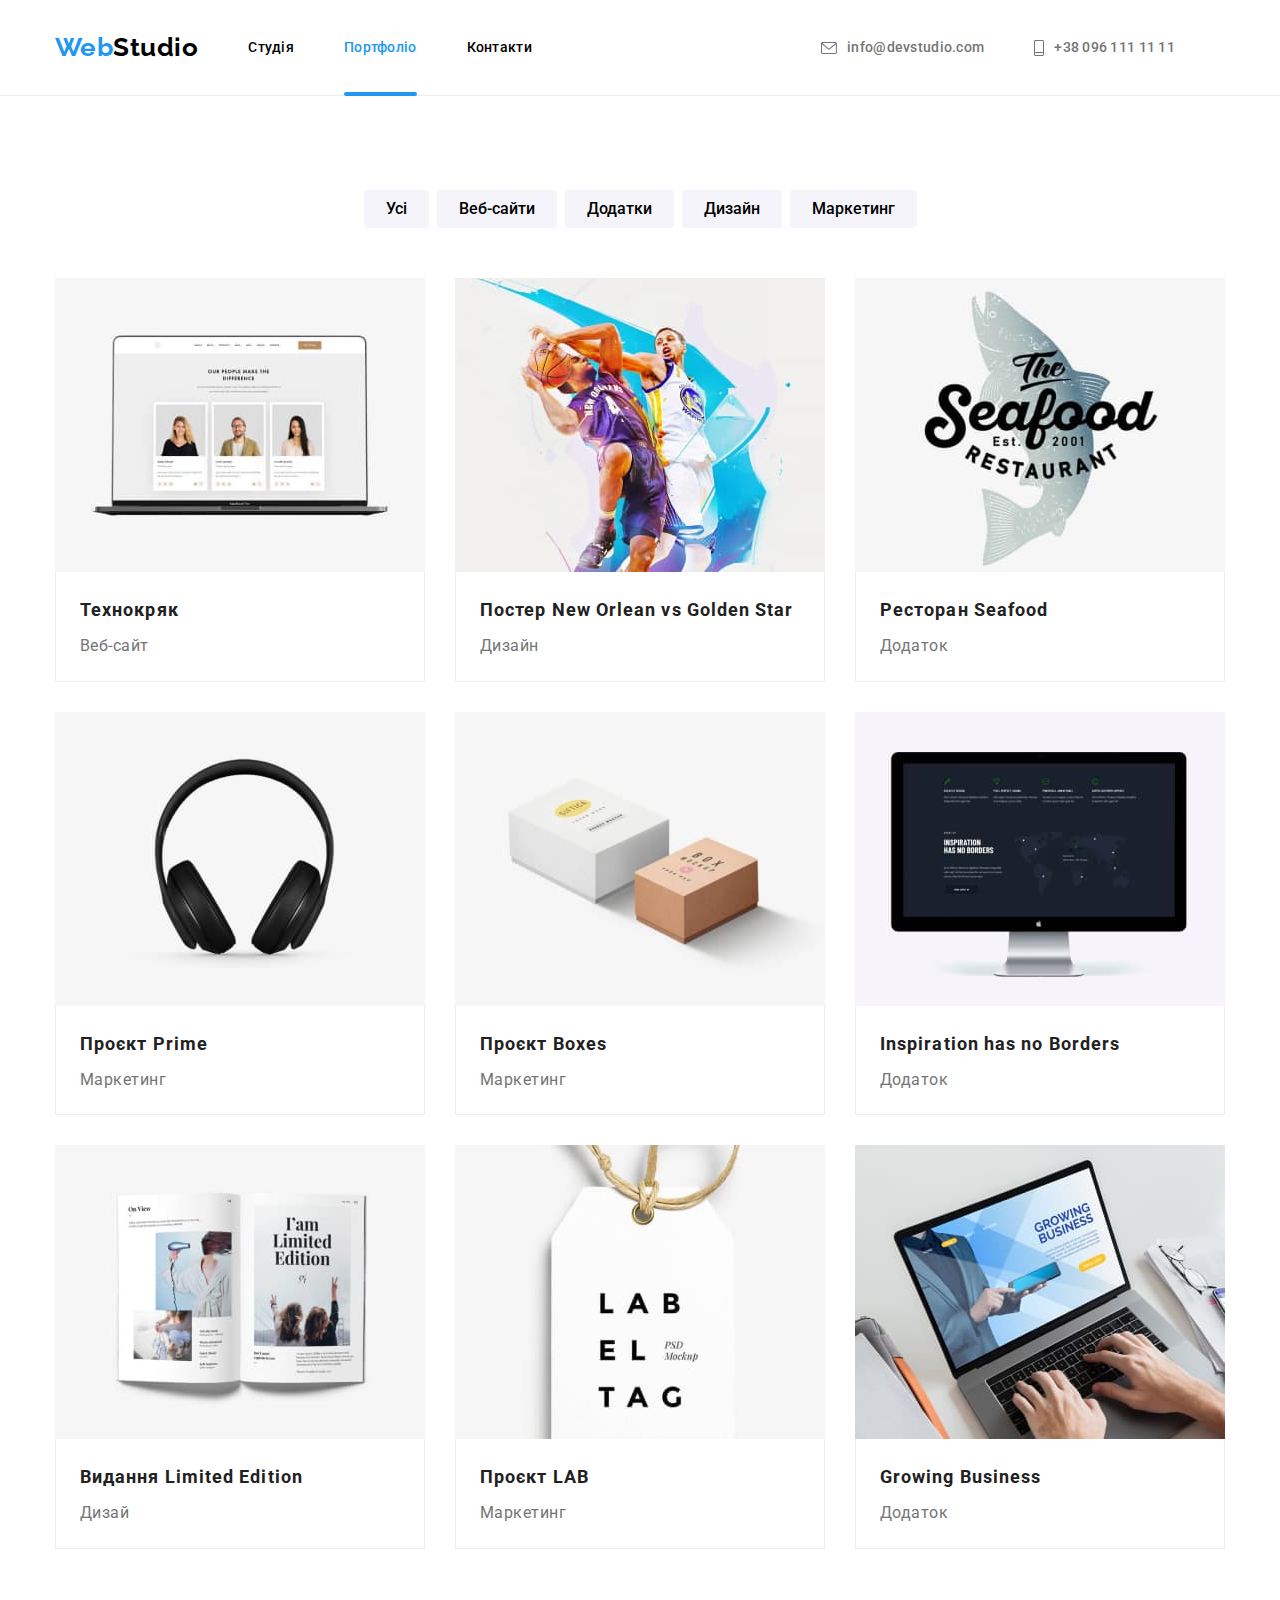
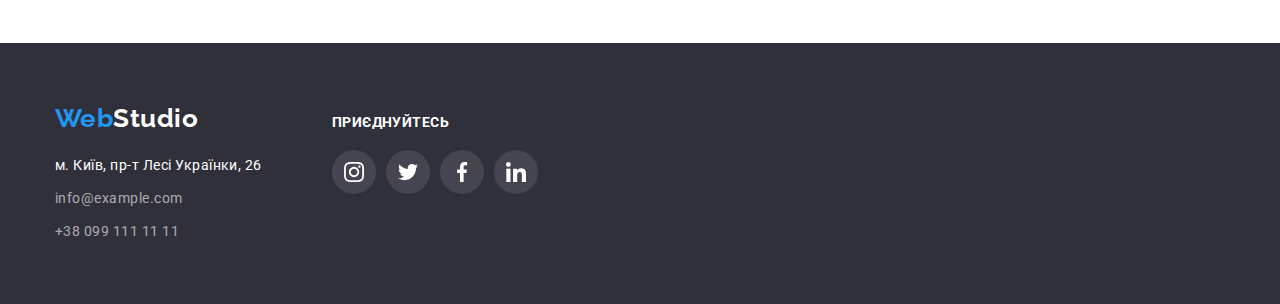
==== commit 2e2b8a7a: "upd" ====
--- a/portfolio.html
+++ b/portfolio.html
@@ -1,493 +1,297 @@
 <!DOCTYPE html>
 <html lang="uk">
-  <head>
-    <meta charset="UTF-8" />
-    <meta http-equiv="X-UA-Compatible" content="IE=edge" />
-    <meta name="viewport" content="width=device-width, initial-scale=1.0" />
-    <title>Portfolio</title>
-    <link rel="preconnect" href="https://fonts.googleapis.com" />
-    <link rel="preconnect" href="https://fonts.gstatic.com" crossorigin />
-    <link
-      href="https://fonts.googleapis.com/css2?family=Raleway:wght@700&family=Roboto:wght@400;500;700;900&display=swap"
-      rel="stylesheet"
-    />
-    <link
-      rel="stylesheet"
-      href="https://cdn.jsdelivr.net/npm/modern-normalize@1.1.0/modern-normalize.min.css"
-    />
-    <link rel="stylesheet" href="./css/styles.css" />
-  </head>
-
-  <body>
-    <header class="page-header">
-      <div class="header-box container">
-        <nav class="page-navigation">
-          <a class="logo link" href="/index.html"
-            ><span class="logo-item">Web</span>Studio</a
-          >
-          <ul class="menu-list list">
-            <li class="menu-item">
-              <a class="menu-link link" href="index.html">Студія</a>
+
+<head>
+  <meta charset="UTF-8" />
+  <meta http-equiv="X-UA-Compatible" content="IE=edge" />
+  <meta name="viewport" content="width=device-width, initial-scale=1.0" />
+  <title>Portfolio</title>
+  <link rel="preconnect" href="https://fonts.googleapis.com" />
+  <link rel="preconnect" href="https://fonts.gstatic.com" crossorigin />
+  <link href="https://fonts.googleapis.com/css2?family=Raleway:wght@700&family=Roboto:wght@400;500;700;900&display=swap"
+    rel="stylesheet" />
+  <link rel="stylesheet" href="https://cdn.jsdelivr.net/npm/modern-normalize@1.1.0/modern-normalize.min.css" />
+  <link rel="stylesheet" href="./css/styles.css" />
+</head>
+<body>
+  <header class="page-header">
+    <div class="header-box container">
+      <nav class="page-navigation">
+        <a class="logo link" href="/index.html"><span class="logo-item">Web</span>Studio</a>
+        <ul class="menu-list list">
+          <li class="menu-item">
+            <a class="menu-link link" href="index.html">Студія</a>
+          </li>
+          <li class="menu-item">
+            <a class="menu-link link current" href="portfolio.html"><span class="accent">Портфоліо</span></a>
+          </li>
+          <li class="menu-item">
+            <a class="menu-link link" href="#contacts">Контакти</a>
+          </li>
+        </ul>
+      </nav>
+      <ul class="list-contact list">
+        <li class="mail-link page-cont">
+          <a class="mail link focus-cont" href="mailto:info@devstudio.com">
+            <svg class="mail-icon cont-icon" width="16px" height="12px">
+              <use href="./symbol-defs.svg#icon-envelope"></use>
+            </svg>
+            info@devstudio.com
+          </a>
+        </li>
+        <li class="phone-link page-cont">
+          <a class="contact-phone-number link focus-cont" href="tel:+380961111111">
+            <svg class="phone-icon cont-icon" width="10" height="16">
+              <use href="./symbol-defs.svg#icon-Vector"></use>
+            </svg>
+            +38 096 111 11 11</a>
+        </li>
+      </ul>
+    </div>
+  </header>
+  <main class="main-page">
+    <section class="filther section">
+      <div class="container">
+        <h1 class="visually-hidden">Наші роботи</h1>
+        <ul class="filther-btn list">
+          <li><button class="button-item" type="button">Усі</button></li>
+          <li><button class="button-item" type="button">Веб-сайти</button></li>
+          <li><button class="button-item" type="button">Додатки</button></li>
+          <li><button class="button-item" type="button">Дизайн</button></li>
+          <li><button class="button-item" type="button">Маркетинг</button></li>
+        </ul>
+        <ul class="project-link list">
+          <li class="project-table"><a href="" class="shadow-link">
+              <div class="shadow-cont">
+                <div class="swipe-text">
+                  <img class="pjoject-img" src="./images-portfolio/img-portholio-1.jpg" alt="Технокряк">
+                  <p class="overlay">Ресурс пропонує комплексні пропозиції з різним рівнем функціоналу
+                    та
+                    сервісів. Все це дозволить відвідувачу отримати вичерпні відомості про компанію
+                    чи
+                    приватну особу.</p>
+                </div>
+                <div class="project-list">
+                  <h2 class="project">Технокряк</h2>
+                  <p class="project-type">Веб-сайт</p>
+                </div>
+              </div>
+
+            </a>
+
+          </li>
+          <li class="project-table"><a href="" class="shadow-link">
+              <div class="shadow-cont">
+                <div class="swipe-text">
+                  <img class="pjoject-img" src="./images-portfolio/img-portholio-2.jpg"
+                    alt="Постер-New-Orlean-vs-Golden-Star">
+                  <p class="overlay">Ресурс пропонує комплексні пропозиції з різним рівнем функціоналу
+                    та
+                    сервісів. Все це дозволить відвідувачу отримати вичерпні відомості про компанію
+                    чи
+                    приватну особу.</p>
+                </div>
+
+                <div class="project-list">
+                  <h2 class="project">Постер New Orlean vs Golden Star</h2>
+                  <p class="project-type">Дизайн</p>
+                </div>
+              </div>
+
+            </a>
+
+          </li>
+          <li class="project-table"><a href="" class="shadow-link">
+              <div class="shadow-cont">
+                <div class="swipe-text">
+                  <img class="pjoject-img" src="./images-portfolio/img-portholio-3.jpg" alt="Ресторан-Морепродукти">
+                  <p class="overlay">Ресурс пропонує комплексні пропозиції з різним рівнем функціоналу
+                    та
+                    сервісів. Все це дозволить відвідувачу отримати вичерпні відомості про компанію
+                    чи
+                    приватну особу.</p>
+                </div>
+
+                <div class="project-list">
+                  <h2 class="project">Ресторан Seafood</h2>
+                  <p class="project-type">Додаток</p>
+                </div>
+              </div>
+
+            </a>
+
+          </li>
+          <li class="project-table"><a href="" class="shadow-link">
+              <div class="shadow-cont">
+                <div class="swipe-text">
+                  <img class="pjoject-img" src="./images-portfolio/img-portholio-4.jpg" alt="Проєкт-Прем'єр">
+                  <p class="overlay">Ресурс пропонує комплексні пропозиції з різним рівнем функціоналу
+                    та
+                    сервісів. Все це дозволить відвідувачу отримати вичерпні відомості про компанію
+                    чи
+                    приватну особу.</p>
+                </div>
+
+                <div class="project-list">
+                  <h2 class="project">Проєкт Prime</h2>
+                  <p class="project-type">Маркетинг</p>
+                </div>
+              </div>
+
+            </a>
+
+          </li>
+          <li class="project-table"><a href="" class="shadow-link">
+              <div class="shadow-cont">
+                <div class="swipe-text">
+                  <img class="pjoject-img" src="./images-portfolio/img-portholio-5.jpg" alt="Проєкт-Коробки">
+                  <p class="overlay">Ресурс пропонує комплексні пропозиції з різним рівнем функціоналу
+                    та
+                    сервісів. Все це дозволить відвідувачу отримати вичерпні відомості про компанію
+                    чи
+                    приватну особу.</p>
+                </div>
+
+                <div class="project-list">
+                  <h2 class="project">Проєкт Boxes</h2>
+                  <p class="project-type">Маркетинг</p>
+                </div>
+              </div>
+
+            </a>
+
+          </li>
+          <li class="project-table"><a href="" class="shadow-link">
+              <div class="shadow-cont">
+                <div class="swipe-text">
+                  <img class="pjoject-img" src="./images-portfolio/img-portholio-6.jpg" alt="Натхнення-не-має-кордонів">
+                  <p class="overlay">Ресурс пропонує комплексні пропозиції з різним рівнем функціоналу
+                    та
+                    сервісів. Все це дозволить відвідувачу отримати вичерпні відомості про компанію
+                    чи
+                    приватну особу.</p>
+                </div>
+
+                <div class="project-list">
+                  <h2 class="project">Inspiration has no Borders</h2>
+                  <p class="project-type">Додаток</p>
+                </div>
+              </div>
+
+            </a>
+
+          </li>
+          <li class="project-table"><a href="" class="shadow-link">
+              <div class="shadow-cont">
+                <div class="swipe-text">
+                  <img class="pjoject-img" src="./images-portfolio/img-portholio-7.jpg" alt="Видання-Обмежене-видання">
+                  <p class="overlay">Ресурс пропонує комплексні пропозиції з різним рівнем функціоналу
+                    та
+                    сервісів. Все це дозволить відвідувачу отримати вичерпні відомості про компанію
+                    чи
+                    приватну особу.</p>
+                </div>
+
+                <div class="project-list">
+                  <h2 class="project">Видання Limited Edition</h2>
+                  <p class="project-type">Дизай</p>
+                </div>
+              </div>
+            </a>
+          </li>
+          <li class="project-table"><a href="" class="shadow-link">
+              <div class="shadow-cont">
+                <div class="swipe-text">
+                  <img class="pjoject-img" src="./images-portfolio/img-portholio-8.jpg" alt="Проєкт-ЛАБ">
+                  <p class="overlay">Ресурс пропонує комплексні пропозиції з різним рівнем функціоналу
+                    та
+                    сервісів. Все це дозволить відвідувачу отримати вичерпні відомості про компанію
+                    чи
+                    приватну особу.</p>
+                </div>
+
+                <div class="project-list">
+                  <h2 class="project">Проєкт LAB</h2>
+                  <p class="project-type">Маркетинг</p>
+                </div>
+              </div>
+            </a>
+          </li>
+          <li class="project-table"><a href="" class="shadow-link">
+              <div class="shadow-cont">
+                <div class="swipe-text">
+                  <img class="pjoject-img" src="./images-portfolio/img-portholio-9.jpg" alt="Зростаючий-бізнес">
+                  <p class="overlay">Ресурс пропонує комплексні пропозиції з різним рівнем функціоналу
+                    та
+                    сервісів. Все це дозволить відвідувачу отримати вичерпні відомості про компанію
+                    чи
+                    приватну особу.</p>
+                </div>
+
+                <div class="project-list">
+                  <h2 class="project">Growing Business</h2>
+                  <p class="project-type">Додаток</p>
+                </div>
+              </div>
+            </a>
+        </ul>
+      </div>
+    </section>
+  </main>
+  <footer class="footer-page">
+    <div class="container footer-container">
+      <div class="footer-first-box">
+        <a class="logo-two link" href="/index.html"><span class="logo-item">Web</span>Studio</a>
+        <address class="adress-footer">
+          <ul class="adress-list list">
+            <li class="list-map">
+              <a class="maps-list link" href="https://goo.gl/maps/bV2nX5t9sE71foQR8" target="_blank"
+                rel="nooper noreferrer nofollow">м. Київ, пр-т Лесі Українки, 26</a>
             </li>
-            <li class="menu-item">
-              <a class="menu-link link current" href="portfolio.html"
-                ><span class="accent">Портфоліо</span></a
-              >
+            <li class="list-map">
+              <a class="mail-footer link" href="mailto:info@example.com">info@example.com</a>
             </li>
-            <li class="menu-item">
-              <a class="menu-link link" href="#contacts">Контакти</a>
+            <li>
+              <a class="contact-phone-footer link" href="tel:+380991111111">+38 099 111 11 11</a>
             </li>
           </ul>
-        </nav>
-
-        <ul class="list-contact list">
-          <li class="mail-link page-cont">
-            <a class="mail link focus-cont" href="mailto:info@devstudio.com">
-              <svg class="mail-icon cont-icon" width="16px" height="12px">
-                <use href="./symbol-defs.svg#icon-envelope"></use>
-              </svg>
-              info@devstudio.com
-            </a>
-          </li>
-          <li class="phone-link page-cont">
-            <a
-              class="contact-phone-number link focus-cont"
-              href="tel:+380961111111"
-            >
-              <svg class="phone-icon cont-icon" width="10" height="16">
-                <use href="./symbol-defs.svg#icon-Vector"></use>
-              </svg>
-              +38 096 111 11 11</a
-            >
-          </li>
-        </ul>
+        </address>
       </div>
-    </header>
-    <main class="main-page">
-<<<<<<< HEAD
-        <section class="filther section">
-            <div class="container">
-                <h1 class="visually-hidden">Наші роботи</h1>
-                <ul class="filther-btn list">
-                    <li><button class="button-item" type="button">Усі</button></li>
-                    <li><button class="button-item" type="button">Веб-сайти</button></li>
-                    <li><button class="button-item" type="button">Додатки</button></li>
-                    <li><button class="button-item" type="button">Дизайн</button></li>
-                    <li><button class="button-item" type="button">Маркетинг</button></li>
-                </ul>
-                <ul class="project-link list">
-                    <li class="project-table"><a href="" class="shadow-link">
-                            <div class="shadow-cont">
-                                <div class="swipe-text">
-                                    <img class="pjoject-img" src="./images-portfolio/img-portholio-1.jpg"
-                                        alt="Технокряк">
-                                    <p class="overlay">Ресурс пропонує комплексні пропозиції з різним рівнем функціоналу
-                                        та
-                                        сервісів. Все це дозволить відвідувачу отримати вичерпні відомості про компанію
-                                        чи
-                                        приватну особу.</p>
-                                </div>
-                                <div class="project-list">
-                                    <h2 class="project">Технокряк</h2>
-                                    <p class="project-type">Веб-сайт</p>
-                                </div>
-                            </div>
-
-                        </a>
-
-                    </li>
-                    <li class="project-table"><a href="" class="shadow-link">
-                            <div class="shadow-cont">
-                                <div class="swipe-text">
-                                    <img class="pjoject-img" src="./images-portfolio/img-portholio-2.jpg"
-                                        alt="Постер-New-Orlean-vs-Golden-Star">
-                                    <p class="overlay">Ресурс пропонує комплексні пропозиції з різним рівнем функціоналу
-                                        та
-                                        сервісів. Все це дозволить відвідувачу отримати вичерпні відомості про компанію
-                                        чи
-                                        приватну особу.</p>
-                                </div>
-
-                                <div class="project-list">
-                                    <h2 class="project">Постер New Orlean vs Golden Star</h2>
-                                    <p class="project-type">Дизайн</p>
-                                </div>
-                            </div>
-
-                        </a>
-
-                    </li>
-                    <li class="project-table"><a href="" class="shadow-link">
-                            <div class="shadow-cont">
-                                <div class="swipe-text">
-                                    <img class="pjoject-img" src="./images-portfolio/img-portholio-3.jpg"
-                                        alt="Ресторан-Морепродукти">
-                                    <p class="overlay">Ресурс пропонує комплексні пропозиції з різним рівнем функціоналу
-                                        та
-                                        сервісів. Все це дозволить відвідувачу отримати вичерпні відомості про компанію
-                                        чи
-                                        приватну особу.</p>
-                                </div>
-
-                                <div class="project-list">
-                                    <h2 class="project">Ресторан Seafood</h2>
-                                    <p class="project-type">Додаток</p>
-                                </div>
-                            </div>
-
-                        </a>
-
-                    </li>
-                    <li class="project-table"><a href="" class="shadow-link">
-                            <div class="shadow-cont">
-                                <div class="swipe-text">
-                                    <img class="pjoject-img" src="./images-portfolio/img-portholio-4.jpg"
-                                        alt="Проєкт-Прем'єр">
-                                    <p class="overlay">Ресурс пропонує комплексні пропозиції з різним рівнем функціоналу
-                                        та
-                                        сервісів. Все це дозволить відвідувачу отримати вичерпні відомості про компанію
-                                        чи
-                                        приватну особу.</p>
-                                </div>
-
-                                <div class="project-list">
-                                    <h2 class="project">Проєкт Prime</h2>
-                                    <p class="project-type">Маркетинг</p>
-                                </div>
-                            </div>
-
-                        </a>
-
-                    </li>
-                    <li class="project-table"><a href="" class="shadow-link">
-                            <div class="shadow-cont">
-                                <div class="swipe-text">
-                                    <img class="pjoject-img" src="./images-portfolio/img-portholio-5.jpg"
-                                        alt="Проєкт-Коробки">
-                                    <p class="overlay">Ресурс пропонує комплексні пропозиції з різним рівнем функціоналу
-                                        та
-                                        сервісів. Все це дозволить відвідувачу отримати вичерпні відомості про компанію
-                                        чи
-                                        приватну особу.</p>
-                                </div>
-
-                                <div class="project-list">
-                                    <h2 class="project">Проєкт Boxes</h2>
-                                    <p class="project-type">Маркетинг</p>
-                                </div>
-                            </div>
-
-                        </a>
-
-                    </li>
-                    <li class="project-table"><a href="" class="shadow-link">
-                            <div class="shadow-cont">
-                                <div class="swipe-text">
-                                    <img class="pjoject-img" src="./images-portfolio/img-portholio-6.jpg"
-                                        alt="Натхнення-не-має-кордонів">
-                                    <p class="overlay">Ресурс пропонує комплексні пропозиції з різним рівнем функціоналу
-                                        та
-                                        сервісів. Все це дозволить відвідувачу отримати вичерпні відомості про компанію
-                                        чи
-                                        приватну особу.</p>
-                                </div>
-
-                                <div class="project-list">
-                                    <h2 class="project">Inspiration has no Borders</h2>
-                                    <p class="project-type">Додаток</p>
-                                </div>
-                            </div>
-
-                        </a>
-
-                    </li>
-                    <li class="project-table"><a href="" class="shadow-link">
-                            <div class="shadow-cont">
-                                <div class="swipe-text">
-                                    <img class="pjoject-img" src="./images-portfolio/img-portholio-7.jpg"
-                                        alt="Видання-Обмежене-видання">
-                                    <p class="overlay">Ресурс пропонує комплексні пропозиції з різним рівнем функціоналу
-                                        та
-                                        сервісів. Все це дозволить відвідувачу отримати вичерпні відомості про компанію
-                                        чи
-                                        приватну особу.</p>
-                                </div>
-
-                                <div class="project-list">
-                                    <h2 class="project">Видання Limited Edition</h2>
-                                    <p class="project-type">Дизай</p>
-                                </div>
-                            </div>
-                        </a>
-                    </li>
-                    <li class="project-table"><a href="" class="shadow-link">
-                            <div class="shadow-cont">
-                                <div class="swipe-text">
-                                    <img class="pjoject-img" src="./images-portfolio/img-portholio-8.jpg"
-                                        alt="Проєкт-ЛАБ">
-                                    <p class="overlay">Ресурс пропонує комплексні пропозиції з різним рівнем функціоналу
-                                        та
-                                        сервісів. Все це дозволить відвідувачу отримати вичерпні відомості про компанію
-                                        чи
-                                        приватну особу.</p>
-                                </div>
-
-                                <div class="project-list">
-                                    <h2 class="project">Проєкт LAB</h2>
-                                    <p class="project-type">Маркетинг</p>
-                                </div>
-                            </div>
-                        </a>
-                    </li>
-                    <li class="project-table"><a href="" class="shadow-link">
-                            <div class="shadow-cont">
-                                <div class="swipe-text">
-                                    <img class="pjoject-img" src="./images-portfolio/img-portholio-9.jpg"
-                                        alt="Зростаючий-бізнес">
-                                    <p class="overlay">Ресурс пропонує комплексні пропозиції з різним рівнем функціоналу
-                                        та
-                                        сервісів. Все це дозволить відвідувачу отримати вичерпні відомості про компанію
-                                        чи
-                                        приватну особу.</p>
-                                </div>
-
-                                <div class="project-list">
-                                    <h2 class="project">Growing Business</h2>
-                                    <p class="project-type">Додаток</p>
-                                </div>
-                            </div>
-                        </a>
-                </ul>
-            </div>
-        </section>
-=======
-      <section class="filther section">
-        <div class="container">
-          <h1 class="visually-hidden">Наші роботи</h1>
-          <ul class="filther-btn list">
-            <li><button class="button-item" type="button">Усі</button></li>
-            <li>
-              <button class="button-item" type="button">Веб-сайти</button>
-            </li>
-            <li><button class="button-item" type="button">Додатки</button></li>
-            <li><button class="button-item" type="button">Дизайн</button></li>
-            <li>
-              <button class="button-item" type="button">Маркетинг</button>
-            </li>
-          </ul>
-          <ul class="project-link list">
-            <li class="project-table">
-              <a href="" class="shadow-link">
-                <div class="shadow-cont">
-                  <div class="swipe-text">
-                    <img
-                      class="pjoject-img"
-                      src="./images-portfolio/img-portholio-1.jpg"
-                      alt="Технокряк"
-                    />
-                    <p class="overlay">
-                      Ресурс пропонує комплексні пропозиції з різним рівнем
-                      функціоналу та сервісів. Все це дозволить відвідувачу
-                      отримати вичерпні відомості про компанію чи приватну
-                      особу.
-                    </p>
-                  </div>
-                  <div class="project-list">
-                    <h2 class="project">Технокряк</h2>
-                    <p class="project-type">Веб-сайт</p>
-                  </div>
-                </div>
-              </a>
-            </li>
-            <li class="project-table">
-              <a href="" class="shadow-link">
-                <div class="shadow-cont">
-                  <img
-                    class="pjoject-img"
-                    src="./images-portfolio/img-portholio-2.jpg"
-                    alt="Постер-New-Orlean-vs-Golden-Star"
-                  />
-                  <div class="project-list">
-                    <h2 class="project">Постер New Orlean vs Golden Star</h2>
-                    <p class="project-type">Дизайн</p>
-                  </div>
-                </div>
-              </a>
-            </li>
-            <li class="project-table">
-              <a href="" class="shadow-link">
-                <div class="shadow-cont">
-                  <img
-                    class="pjoject-img"
-                    src="./images-portfolio/img-portholio-3.jpg"
-                    alt="Ресторан-Морепродукти"
-                  />
-                  <div class="project-list">
-                    <h2 class="project">Ресторан Seafood</h2>
-                    <p class="project-type">Додаток</p>
-                  </div>
-                </div>
-              </a>
-            </li>
-            <li class="project-table">
-              <a href="" class="shadow-link">
-                <div class="shadow-cont">
-                  <img
-                    class="pjoject-img"
-                    src="./images-portfolio/img-portholio-4.jpg"
-                    alt="Проєкт-Прем'єр"
-                  />
-                  <div class="project-list">
-                    <h2 class="project">Проєкт Prime</h2>
-                    <p class="project-type">Маркетинг</p>
-                  </div>
-                </div>
-              </a>
-            </li>
-            <li class="project-table">
-              <a href="" class="shadow-link">
-                <div class="shadow-cont">
-                  <img
-                    class="pjoject-img"
-                    src="./images-portfolio/img-portholio-5.jpg"
-                    alt="Проєкт-Коробки"
-                  />
-                  <div class="project-list">
-                    <h2 class="project">Проєкт Boxes</h2>
-                    <p class="project-type">Маркетинг</p>
-                  </div>
-                </div>
-              </a>
-            </li>
-            <li class="project-table">
-              <a href="" class="shadow-link">
-                <div class="shadow-cont">
-                  <img
-                    class="pjoject-img"
-                    src="./images-portfolio/img-portholio-6.jpg"
-                    alt="Натхнення-не-має-кордонів"
-                  />
-                  <div class="project-list">
-                    <h2 class="project">Inspiration has no Borders</h2>
-                    <p class="project-type">Додаток</p>
-                  </div>
-                </div>
-              </a>
-            </li>
-            <li class="project-table">
-              <a href="" class="shadow-link">
-                <div class="shadow-cont">
-                  <img
-                    class="pjoject-img"
-                    src="./images-portfolio/img-portholio-7.jpg"
-                    alt="Видання-Обмежене-видання"
-                  />
-                  <div class="project-list">
-                    <h2 class="project">Видання Limited Edition</h2>
-                    <p class="project-type">Дизай</p>
-                  </div>
-                </div>
-              </a>
-            </li>
-            <li class="project-table">
-              <a href="" class="shadow-link">
-                <div class="shadow-cont">
-                  <img
-                    class="pjoject-img"
-                    src="./images-portfolio/img-portholio-8.jpg"
-                    alt="Проєкт-ЛАБ"
-                  />
-                  <div class="project-list">
-                    <h2 class="project">Проєкт LAB</h2>
-                    <p class="project-type">Маркетинг</p>
-                  </div>
-                </div>
-              </a>
-            </li>
-            <li class="project-table">
-              <a href="" class="shadow-link">
-                <div class="shadow-cont">
-                  <img
-                    class="pjoject-img"
-                    src="./images-portfolio/img-portholio-9.jpg"
-                    alt="Зростаючий-бізнес"
-                  />
-                  <div class="project-list">
-                    <h2 class="project">Growing Business</h2>
-                    <p class="project-type">Додаток</p>
-                  </div>
-                </div>
-              </a>
-            </li>
-          </ul>
-        </div>
-      </section>
->>>>>>> 9e8450d5e188dce4f2a48a0685fd16e2d5373552
-    </main>
-    <footer class="footer-page">
-      <div class="container footer-container">
-        <div class="footer-first-box">
-          <a class="logo-two link" href="/index.html"
-            ><span class="logo-item">Web</span>Studio</a
-          >
-          <address class="adress-footer">
-            <ul class="adress-list list">
-              <li class="list-map">
-                <a
-                  class="maps-list link"
-                  href="https://goo.gl/maps/bV2nX5t9sE71foQR8"
-                  target="_blank"
-                  rel="nooper noreferrer nofollow"
-                  >м. Київ, пр-т Лесі Українки, 26</a
-                >
-              </li>
-              <li class="list-map">
-                <a class="mail-footer link" href="mailto:info@example.com"
-                  >info@example.com</a
-                >
-              </li>
-              <li>
-                <a class="contact-phone-footer link" href="tel:+380991111111"
-                  >+38 099 111 11 11</a
-                >
-              </li>
-            </ul>
-          </address>
-        </div>
-        <div class="footer-icons">
-          <p class="footer-invate">Приєднуйтесь</p>
-          <ul class="team-cont">
-            <li class="list list-icon">
-              <a href="https://www.instagram.com/" class="team-cont-icons">
-                <svg class="icon-footer" width="20" height="20">
-                  <use href="./symbol-defs.svg#icon-instagram"></use>
-                </svg>
-              </a>
-            </li>
-            <li class="list list-icon">
-              <a href="https://twitter.com" class="team-cont-icons">
-                <svg class="icon-footer" width="20" height="20">
-                  <use href="./symbol-defs.svg#icon-twitter"></use>
-                </svg>
-              </a>
-            </li>
-            <li class="list list-icon">
-              <a href="https://www.facebook.com/" class="team-cont-icons">
-                <svg class="icon-footer" width="20" height="20">
-                  <use href="./symbol-defs.svg#icon-facebook"></use>
-                </svg>
-              </a>
-            </li>
-            <li class="list list-icon">
-              <a href="https://ua.linkedin.com/" class="team-cont-icons">
-                <svg class="icon-footer" width="20" height="20">
-                  <use href="./symbol-defs.svg#icon-linkedin"></use>
-                </svg>
-              </a>
-            </li>
-          </ul>
-        </div>
+      <div class="footer-icons">
+        <p class="footer-invate">Приєднуйтесь</p>
+        <ul class="team-cont">
+          <li class="list list-icon">
+            <a href="https://www.instagram.com/" class="team-cont-icons">
+              <svg class="icon-footer" width="20" height="20">
+                <use href="./symbol-defs.svg#icon-instagram"></use>
+              </svg>
+            </a>
+          </li>
+          <li class="list list-icon">
+            <a href="https://twitter.com" class="team-cont-icons">
+              <svg class="icon-footer" width="20" height="20">
+                <use href="./symbol-defs.svg#icon-twitter"></use>
+              </svg>
+            </a>
+          </li>
+          <li class="list list-icon">
+            <a href="https://www.facebook.com/" class="team-cont-icons">
+              <svg class="icon-footer" width="20" height="20">
+                <use href="./symbol-defs.svg#icon-facebook"></use>
+              </svg>
+            </a>
+          </li>
+          <li class="list list-icon">
+            <a href="https://ua.linkedin.com/" class="team-cont-icons">
+              <svg class="icon-footer" width="20" height="20">
+                <use href="./symbol-defs.svg#icon-linkedin"></use>
+              </svg>
+            </a>
+          </li>
+        </ul>
       </div>
-    </footer>
-  </body>
-</html>
+    </div>
+  </footer>
+</body>
+
+</html>